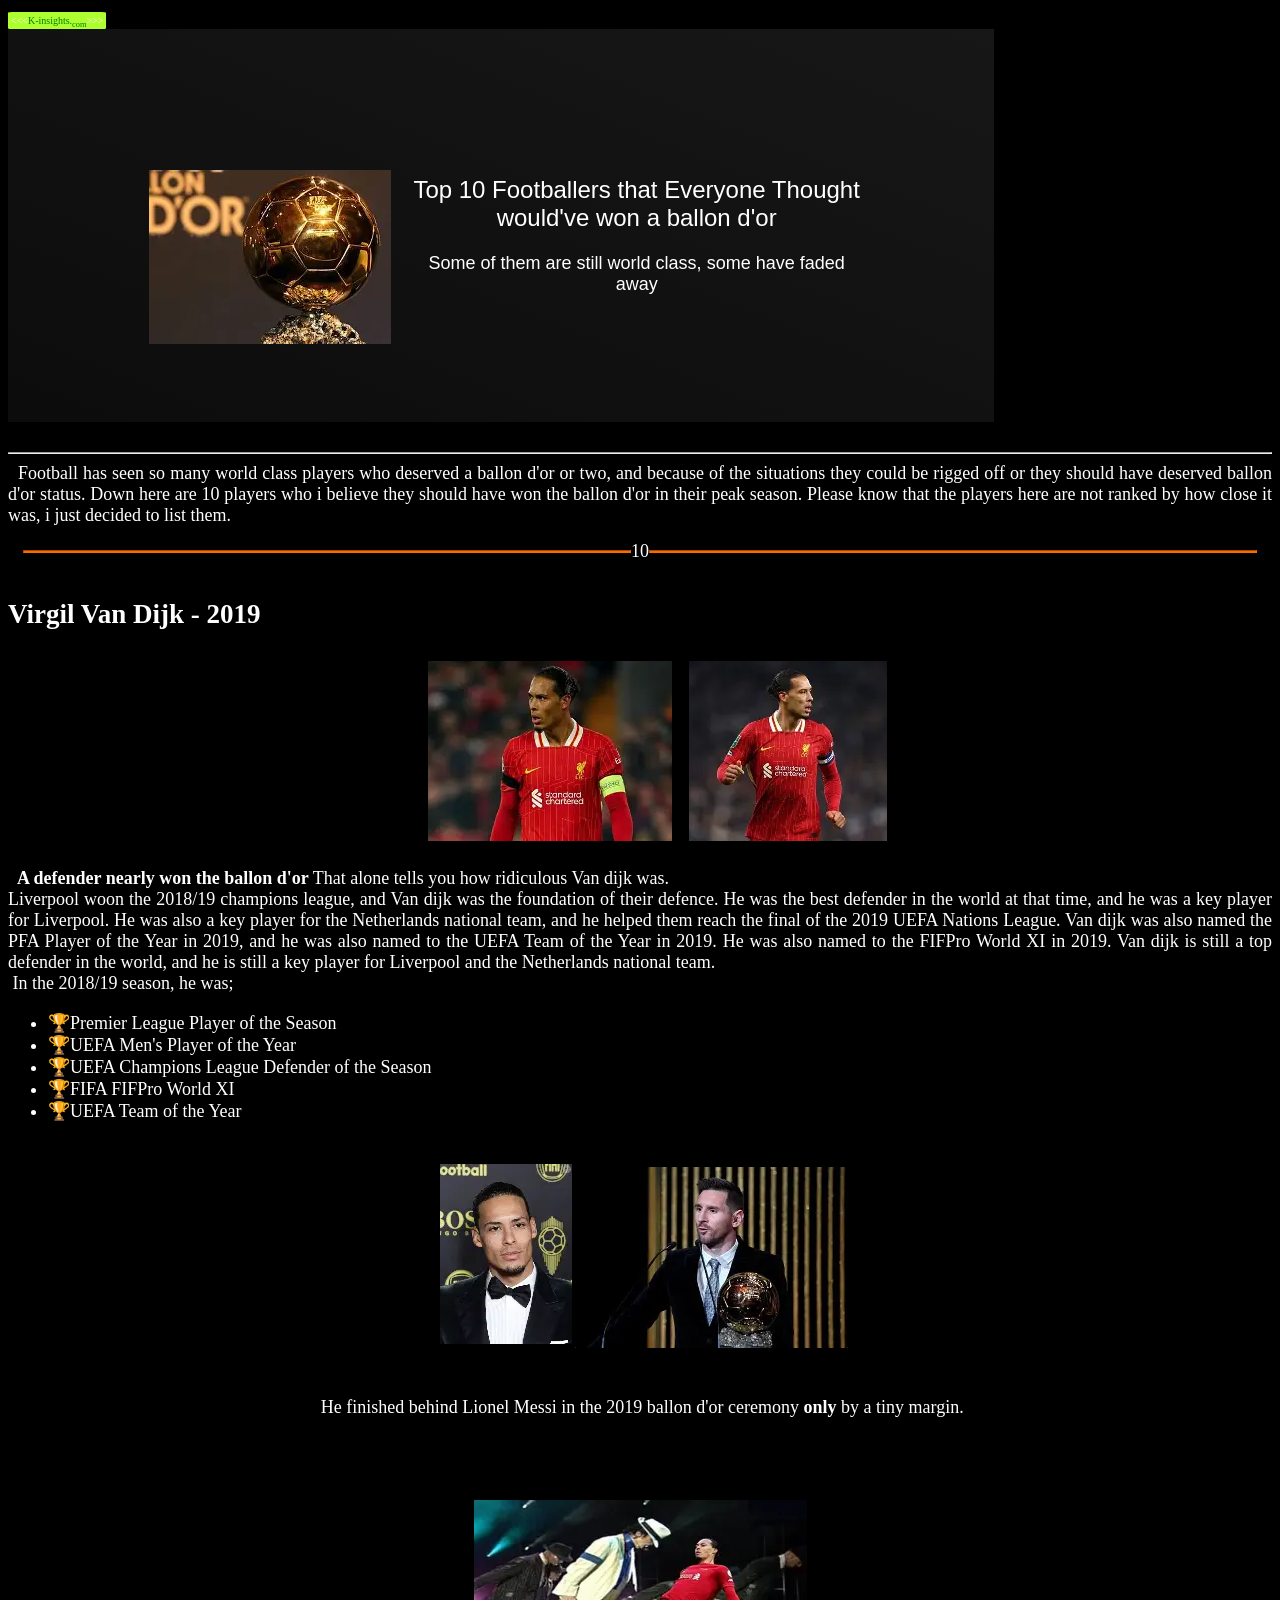
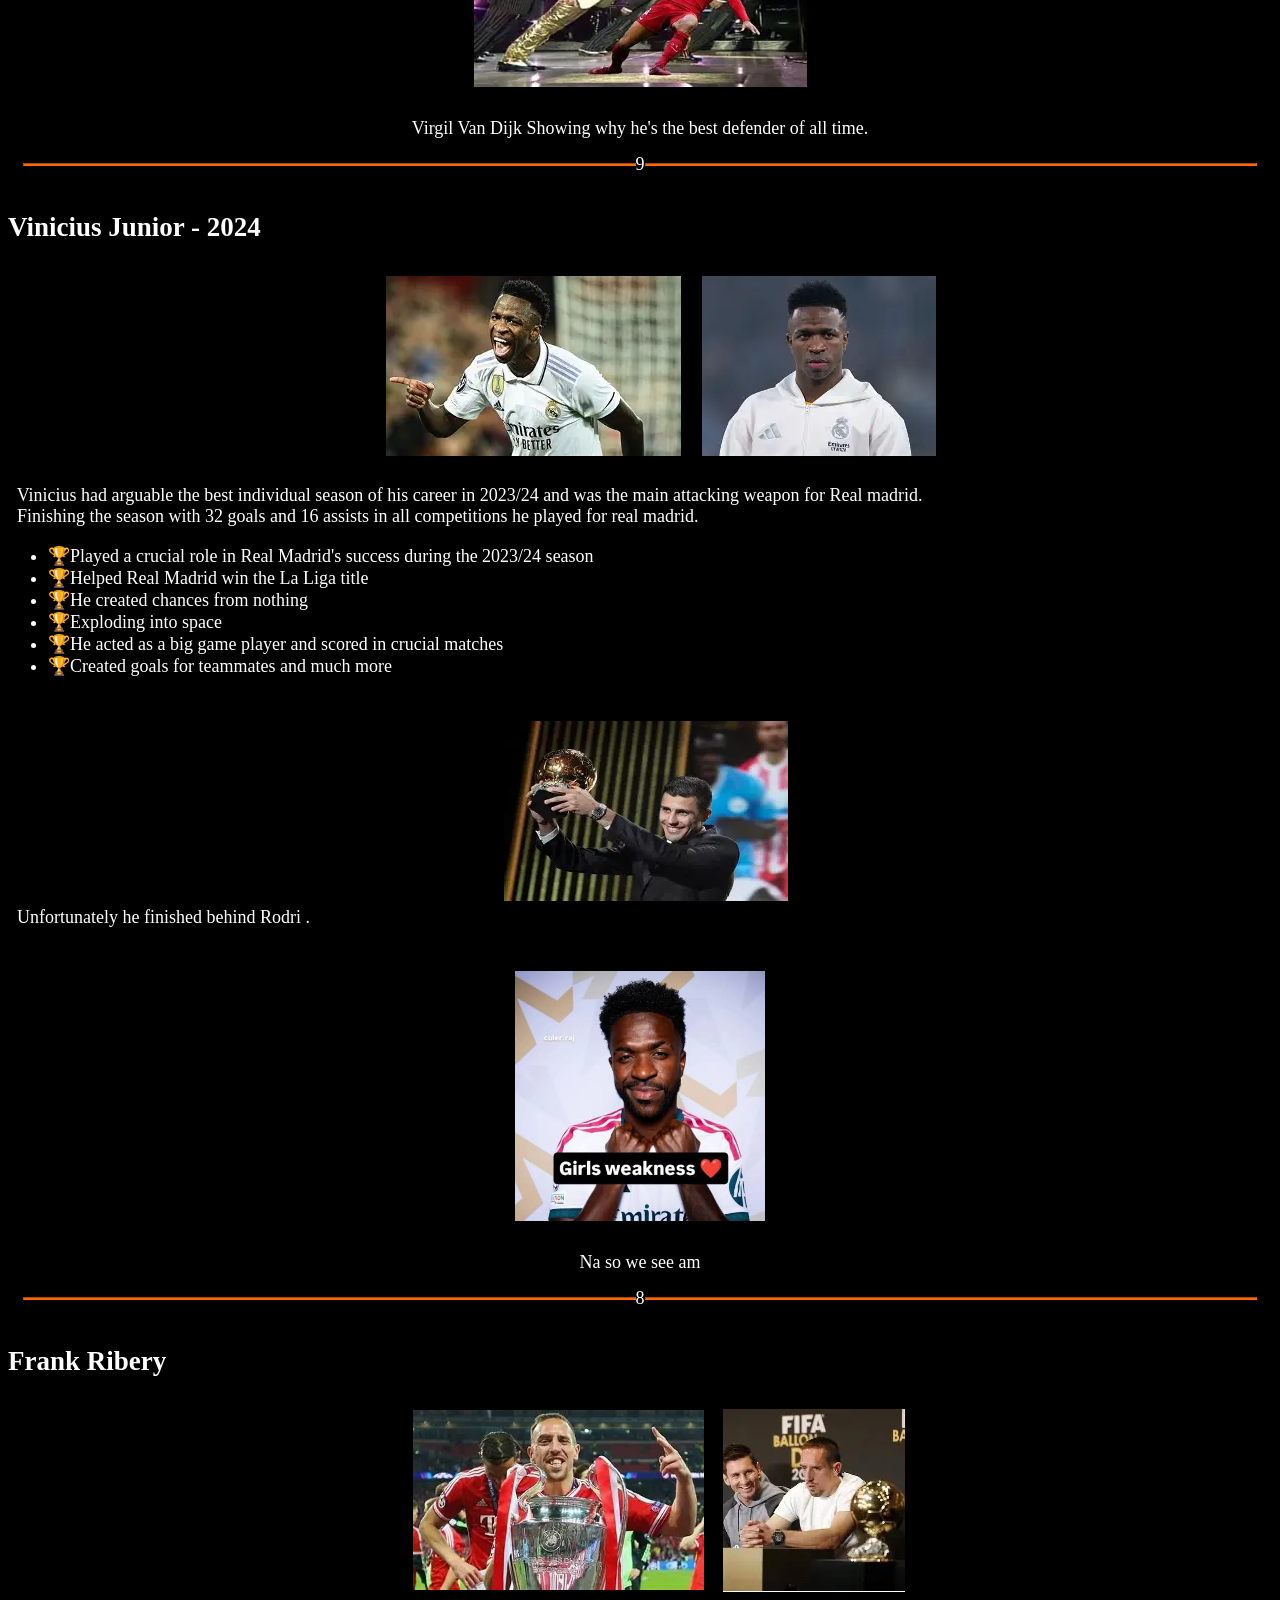
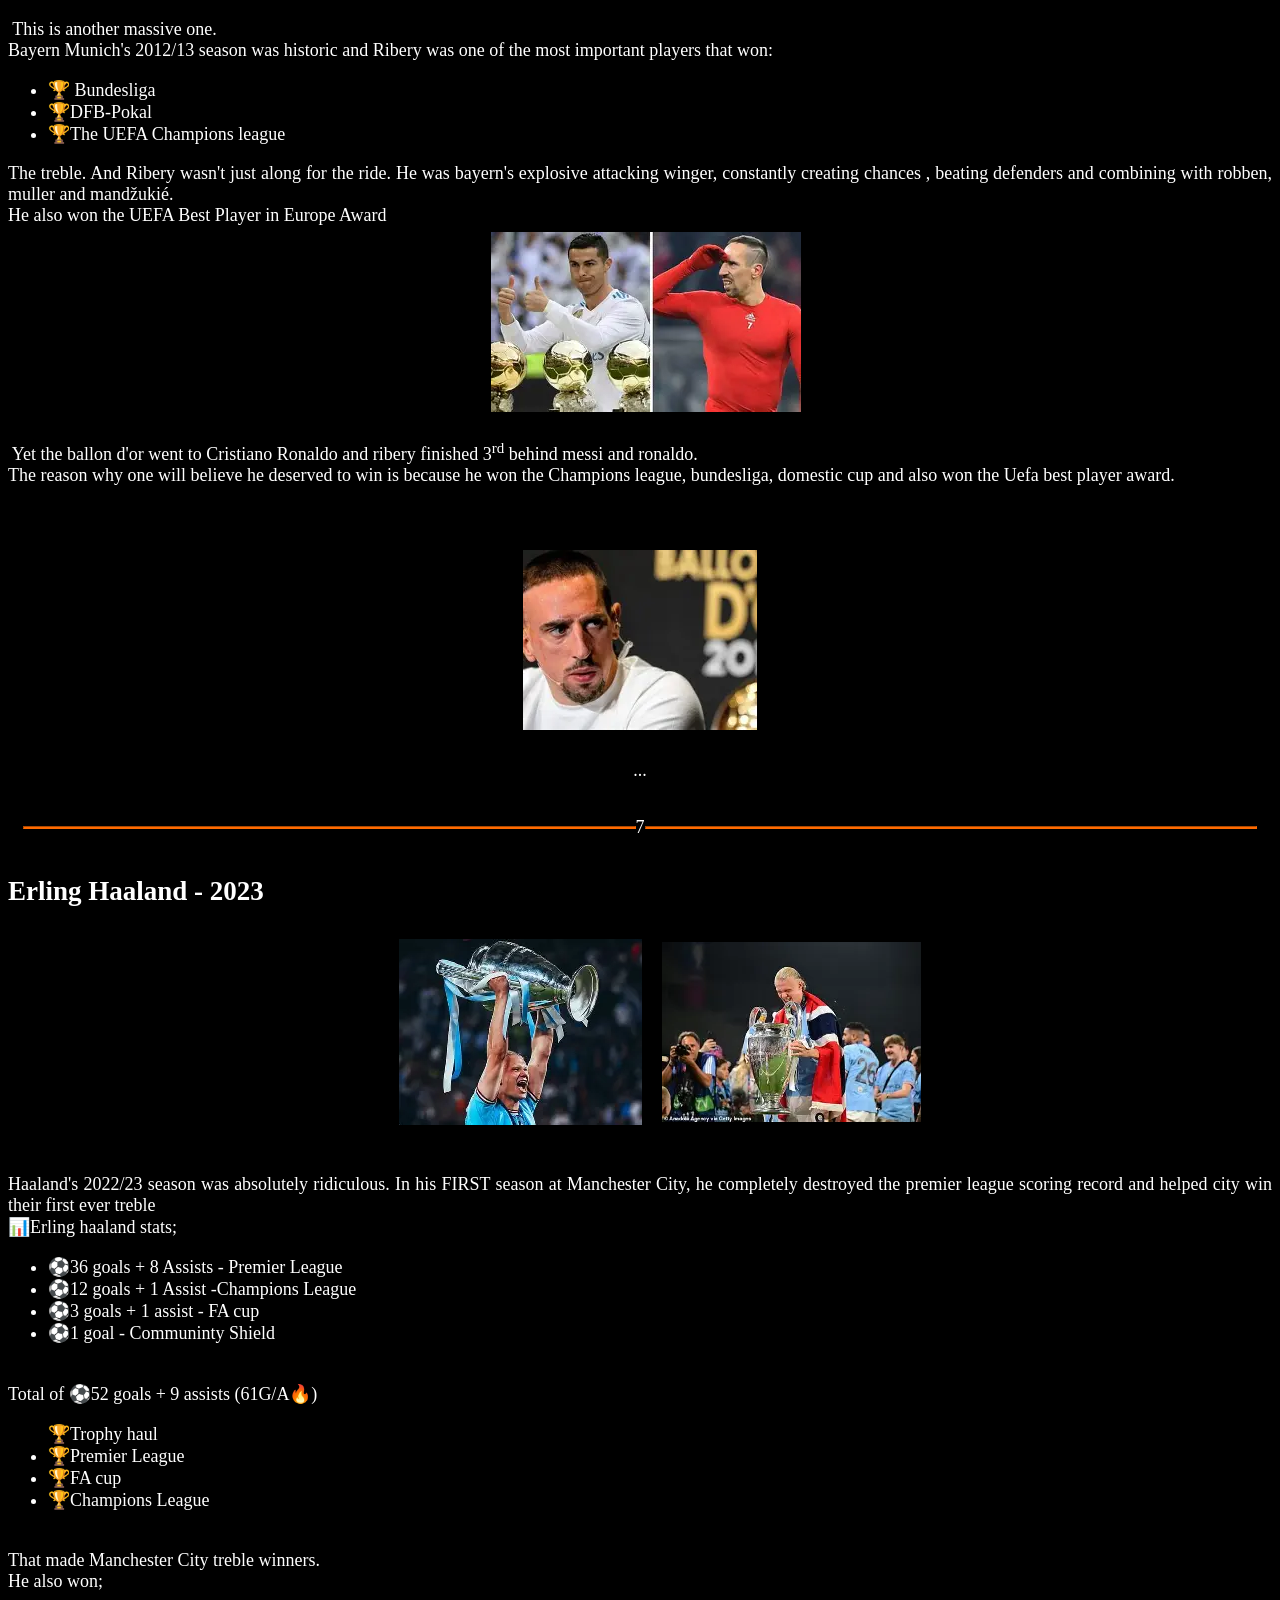
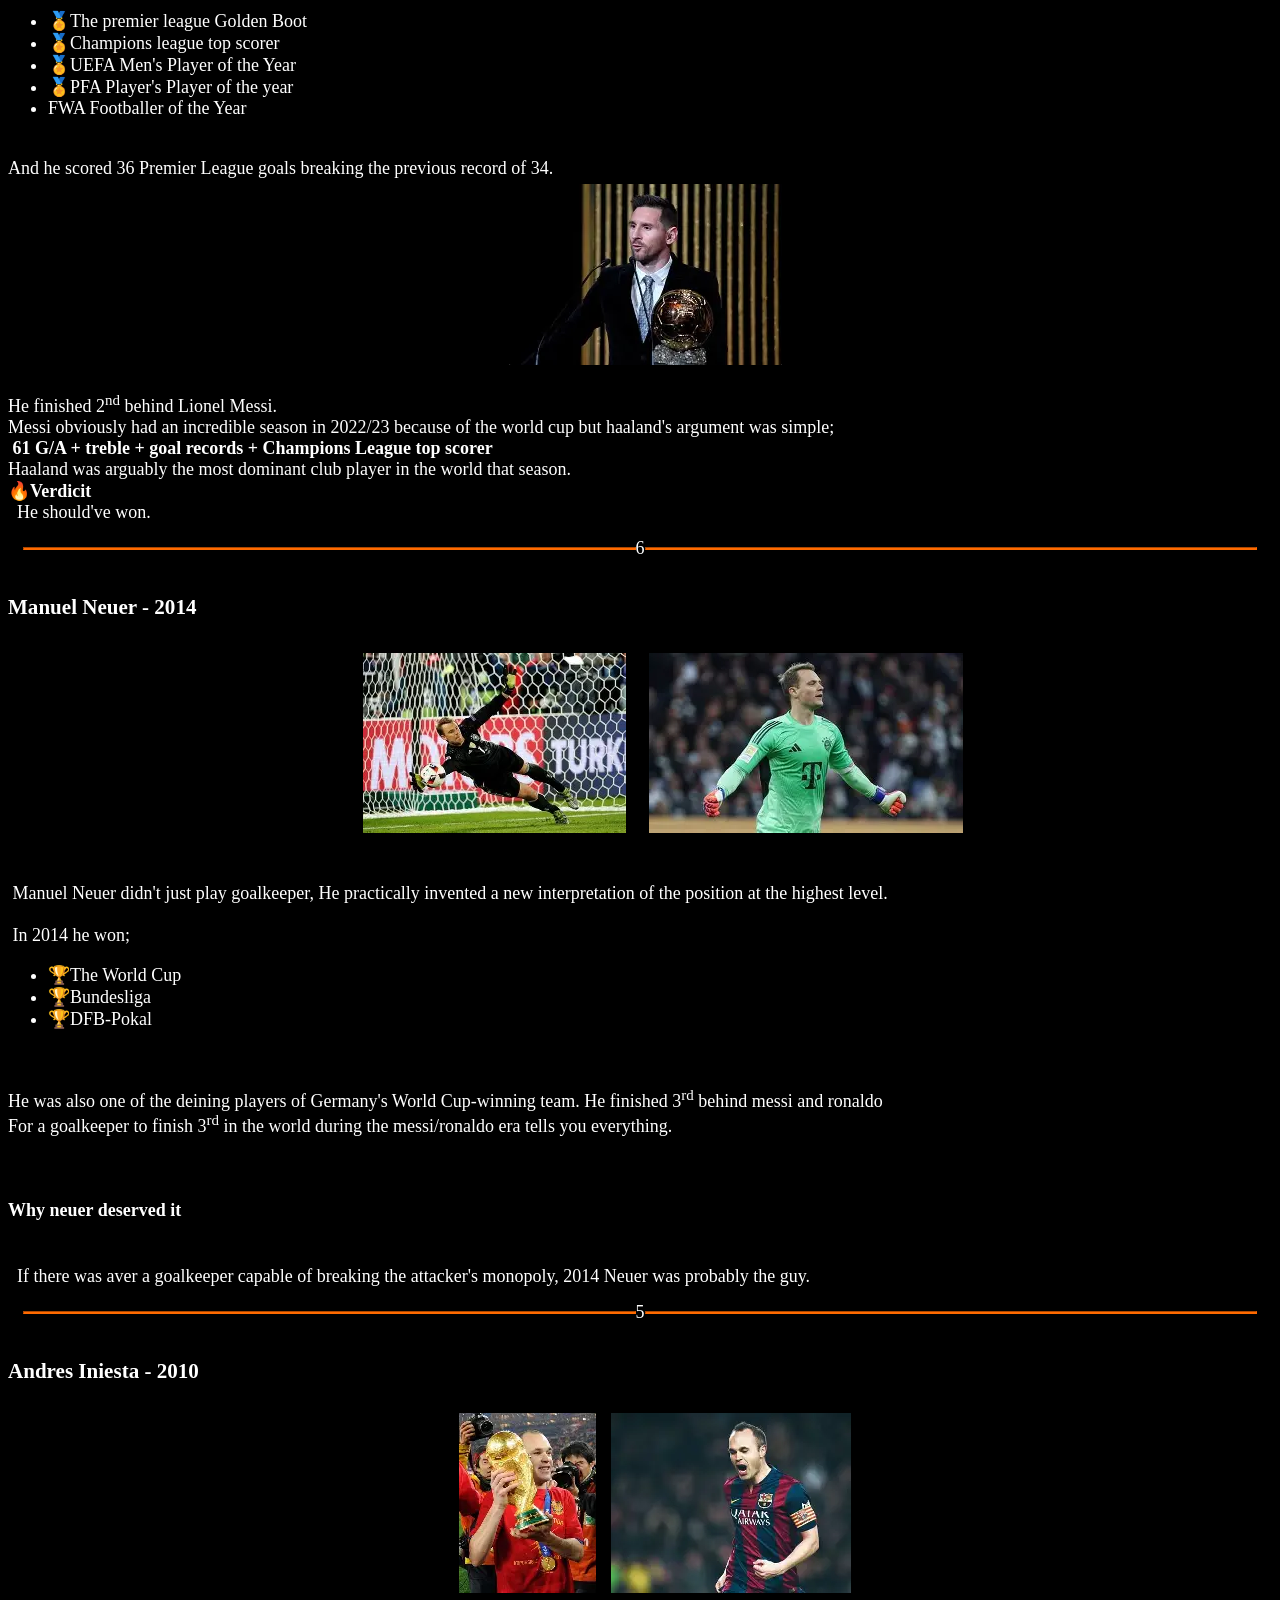
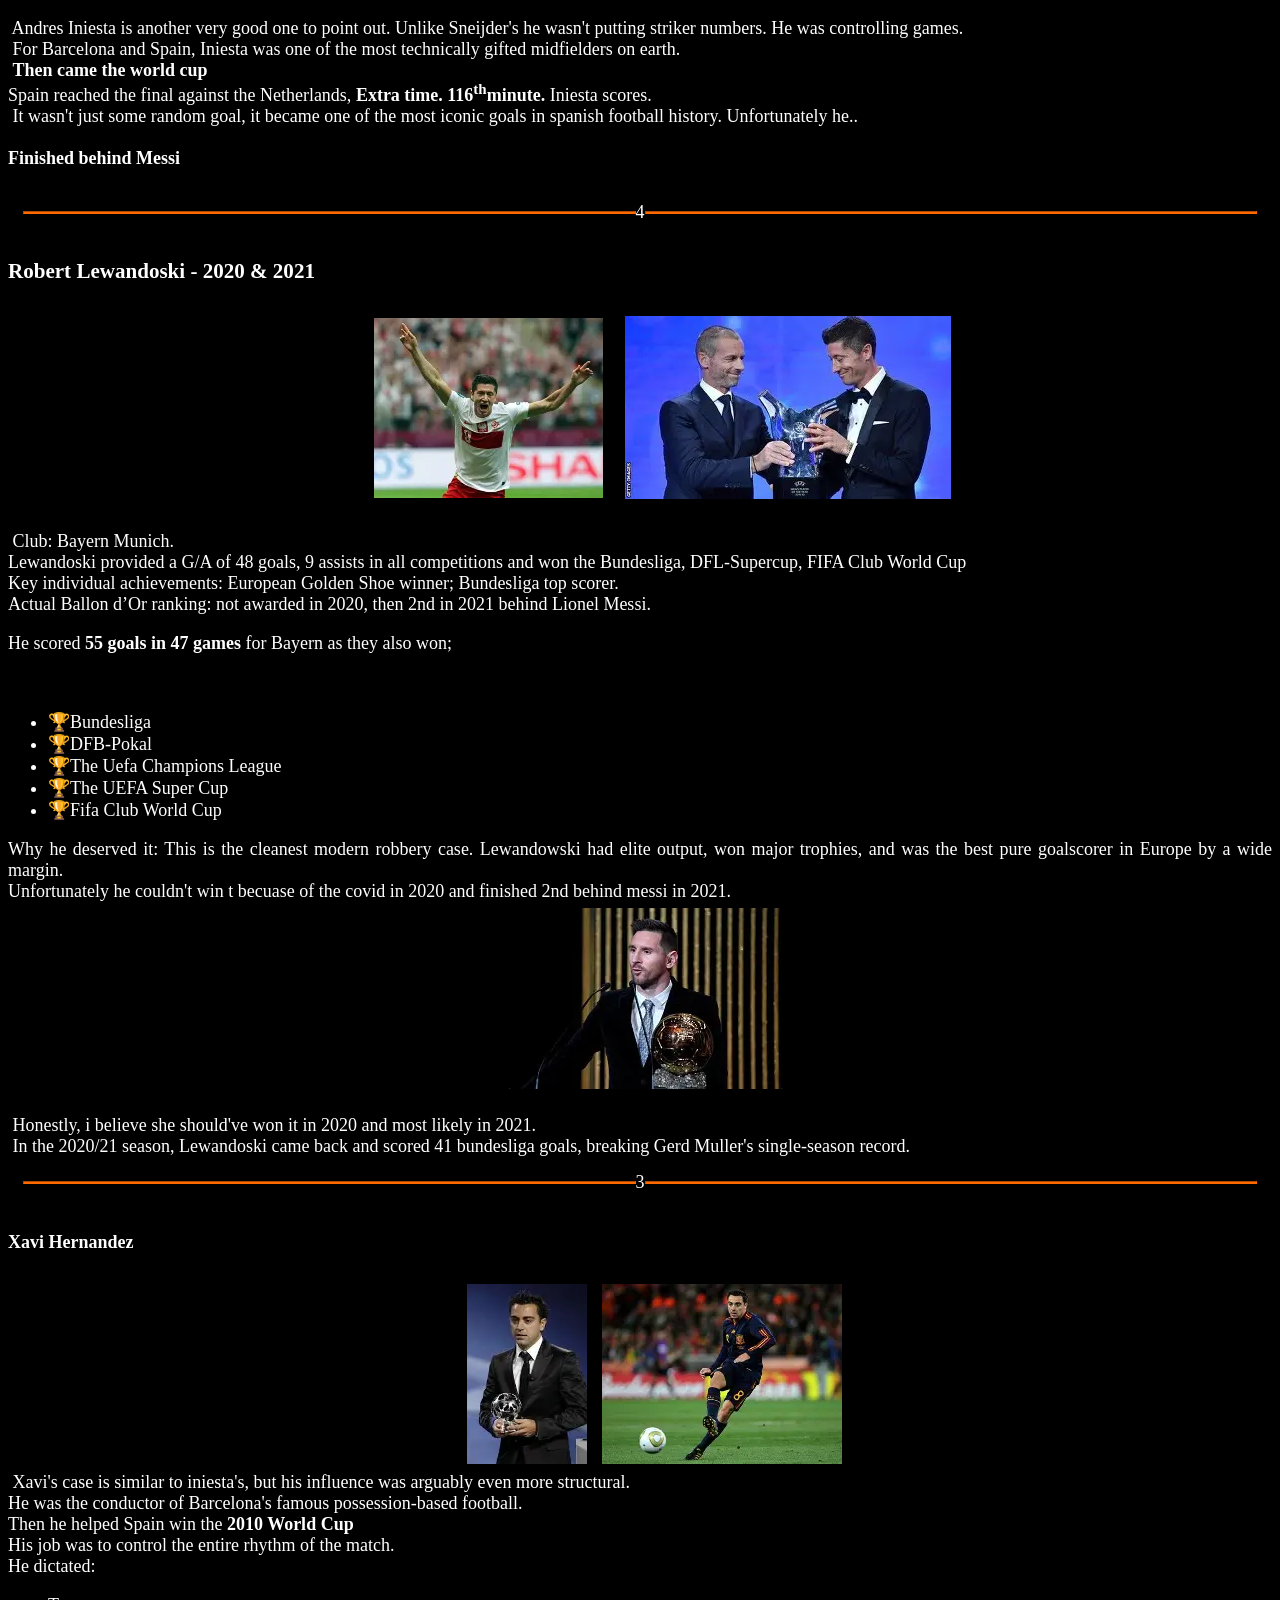
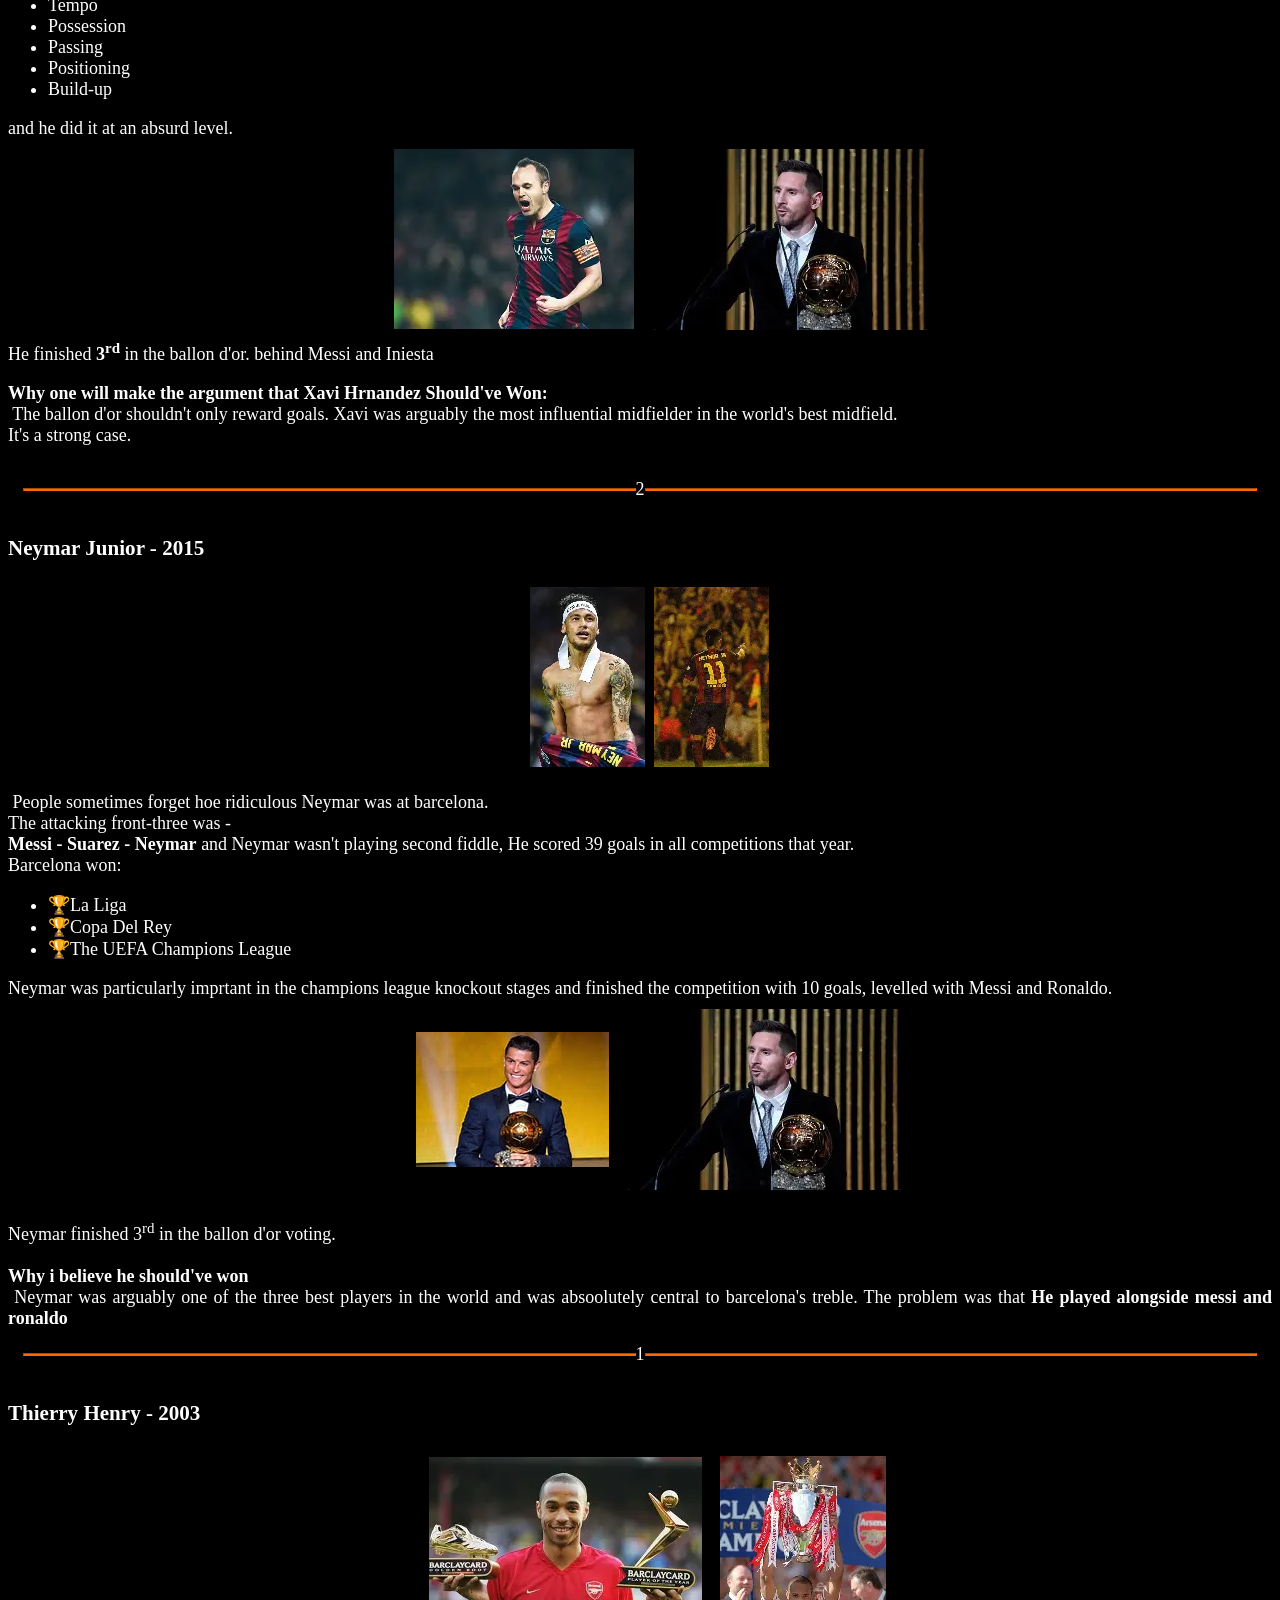
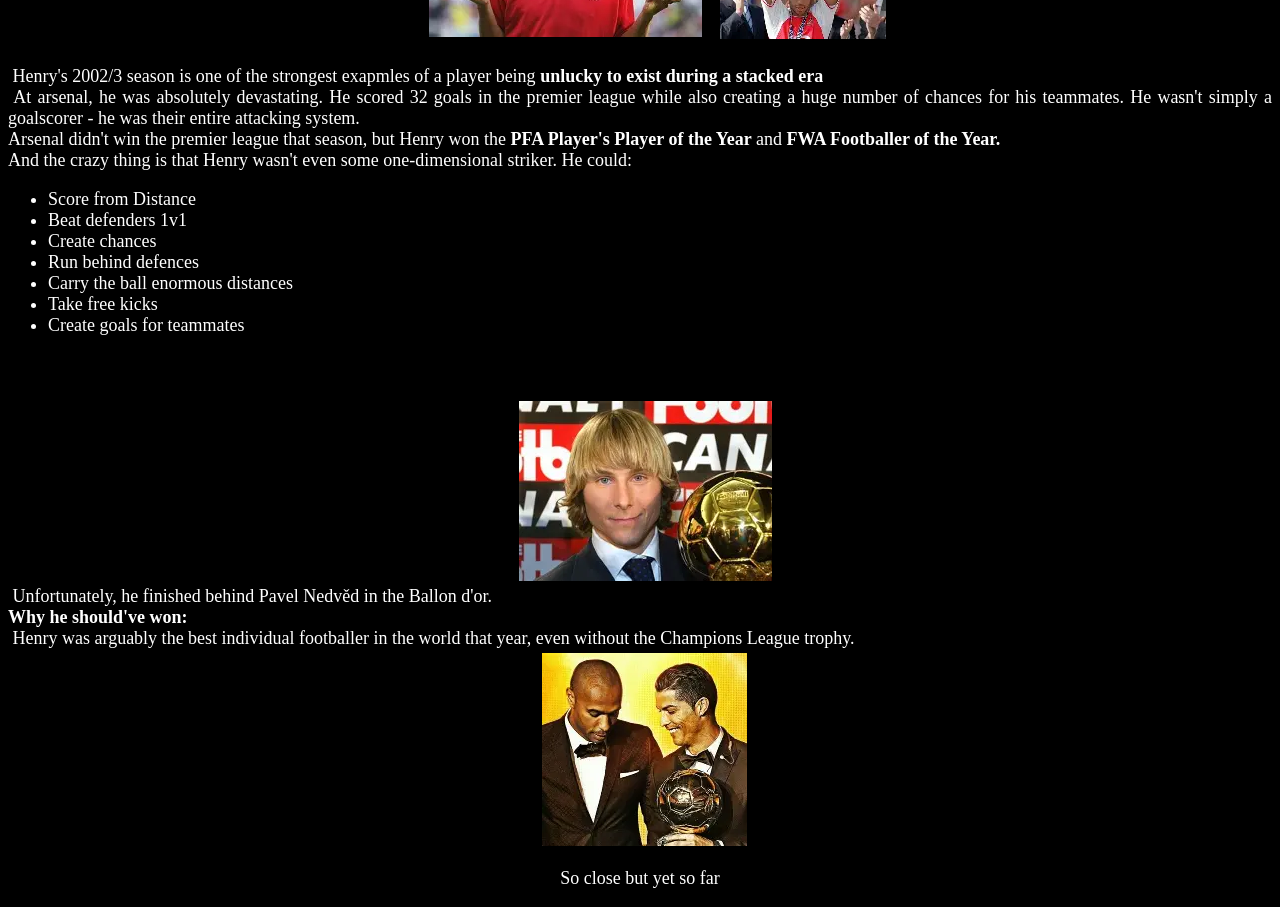
==== index.html @ 3e6509a2 "Add files via upload" ====
<!DOCTYPE html>
<html>
  <head>
    <meta charset="UTF-8">
    <meta name="viewport" content="width=device-width, initial-scale=1.0">
    <meta name="description" content="Top 10 footballers that EVERYONE thought was the next ronaldo/messi">
    <title>K-insights</title>
    <link rel="icon" href="images/icon.webp" type="image/x-icon">
    <link rel="stylesheet" href="style.css">
  </head>
  <!--Top 10 players who we thought were gonna be the next messi or ronaldo
  1. Neymar.
  2. Andres Iniesta.
  3. Xavi Hernandez.
  4. Thierry Henry
  5. Gianluigi buffon
  6. .Erling haaland
  7. Kylian Mbappe.
  8. Frank Ribery.
  9. Vinicius Junior.
  10. Virgil Van Dijk.
  Honourable mentions:
    Manuel Neuer
    Eden Hazard
    Robhino
    -->

  <body>
    <header>
      <span class="heading">&lt;&lt;&lt;<span id="home">K-insights.<sub>com</sub></span>&gt;&gt;&gt;</span>
      <div class="hero">
        <img src="/images/Ballon d'or.webp" alt="ballon d'or" style="float:left; width:fit-content"><br>
      <div class="title">Top 10 Footballers that Everyone Thought would've won a ballon d'or</div><br>
      <div class="subTitle">Some of them are still world class, some have faded away</div>
      </div><br>
    </header>
    <main>
      <article>
        <hr>
        &nbsp; Football has seen so many world class players who deserved a ballon d'or or two, and because of the situations they could be rigged off or they should have deserved ballon d'or status. Down here are 10 players who i believe they should have won the ballon d'or in their peak season. Please know that the players here are not ranked by how close it was, i just decided to list them.<br>
        <span id="numbHer">
          <hr class="line">10<hr class="line">
        </span>
        <div class="Virgil Van Dijk">
          <h2>Virgil Van Dijk - 2019</h2>
          <section class="collectionofImages">
            <img src="/images/Virgil Van dijk.webp" alt="Virgil Van Dijk">
            <img src="/images/Virgil Van dijk(2).webp" alt="Virgil Van Dijk">
          </section>
          <p>
            &nbsp; <b>A defender nearly won the ballon d'or </b>That alone tells you how ridiculous Van dijk was.<br>Liverpool woon the 2018/19 champions league, and Van dijk was the foundation of their defence. He was the best defender in the world at that time, and he was a key player for Liverpool. He was also a key player for the Netherlands national team, and he helped them reach the final of the 2019 UEFA Nations League. Van dijk was also named the PFA Player of the Year in 2019, and he was also named to the UEFA Team of the Year in 2019. He was also named to the FIFPro World XI in 2019. Van dijk is still a top defender in the world, and he is still a key player for Liverpool and the Netherlands national team.<br>&nbsp;In the 2018/19 season, he was;<br>
            
            <ul>
              <li>&#127942;Premier League Player of the Season</li>
              <li>&#127942;UEFA Men's Player of the Year</li>
              <li>&#127942;UEFA Champions League Defender of the Season</li>
              <li>&#127942;FIFA FIFPro World XI</li>
              <li>&#127942;UEFA Team of the Year</li>
            </ul><br>
            <div class="collectionofImages">
           <span class='leftPics'><img src="/images/Virgil Van dijk (robbed).webp" loading="lazy" alt="Virgil van dijk"></span>
            <span class="rightPics"><img src="/images/Lionel messi rob.webp" alt="lionel messi won the ballon dor"></span>
          </div><br>
            <p style="text-align:center;">&nbsp;He finished behind Lionel Messi in the 2019 ballon d'or ceremony <b>only</b> by a tiny margin.</p>
          
            <br>
          </p>
          <section class="footerImage">
            <img src="/images/Virgil Van dijk (landscape).webp" alt="Virgil Van Dijk Showing why he's the best defender of all time"><br>
            <caption>Virgil Van Dijk Showing why he's the best defender of all time.</caption>
          </section>
        </div>
        <span id="numbHer">
          <hr class="line">9<hr class="line">
        </span>
        <div class="Vinicius Junior">
          <h2>Vinicius Junior - 2024</h2>
          <section class="collectionofImages">
            <img src="/images/Vinicius Junior.webp" alt="Vinicius Junior">
            <img src="/images/Vinicius Junior(2).webp" alt="Vinicius Junior">
          </section>
          <p>
            &nbsp; Vinicius had arguable the best individual season of his career in 2023/24 and was the main attacking weapon for Real madrid.<br>&nbsp; Finishing the season with 32 goals and 16 assists in all competitions he played for real madrid.<br>
            <ul>
              <li>&#127942;Played a crucial role in Real Madrid's success during the 2023/24 season</li>
              <li>&#127942;Helped Real Madrid win the La Liga title</li>
              <li>&#127942;He created chances from nothing</li>
              <li>&#127942;Exploding into space</li>
              <li>&#127942;He acted as a big game player and scored in crucial matches</li>
              <li>&#127942;Created goals for teammates and much more</li>
            </ul><br>
            <div class="collectionofImages">
              <img src="/images/Rodri ballon d'or.webp" alt="Rodri won the 2024 ballon d'or">
            </div>
            &nbsp; Unfortunately he finished behind Rodri .
          </p>
          <section class="footerImage">
            <img src="/images/Vinicius Junior(landscape).webp" alt="Vinicius Junior"><br>
            <caption>Na so we see am</caption><br>
          </div>
        <span id="numbHer">
          <hr class="line">8<hr class="line">
        </span>
        <div class="FrankRibery">
          <h2>Frank Ribery</h2>
          <section class="collectionofImages">
            <img src="/images/frank ribeery(1).webp" alt="Frank Ribery">
            <img src="/images/Frank ribery(2).webp" alt="Frank Ribery">
          </section>
          <p>&nbsp;This is another massive one.<br>
          Bayern Munich's 2012/13 season was historic and Ribery was one of the most important players that won:
          <ul>
            <li>&#127942; Bundesliga</li>
            <li>&#127942;DFB-Pokal</li>
            <li>&#127942;The UEFA Champions league</li>
          </ul>
          The treble. And Ribery wasn't just along for the ride. He was bayern's explosive attacking winger, constantly creating chances , beating defenders and combining with robben, muller and mand&zcaron;uki&eacute;.<br>
          He also won the UEFA Best Player in Europe Award<br>
          <div class="collectionofImages">
            <img src="/images/Cristiano Robnaldo.webp">
          </div><br>
            &nbsp;Yet the ballon d'or went to Cristiano Ronaldo and ribery finished 3<sup>rd</sup> behind messi and ronaldo.<br>
            The reason why one will believe he deserved to win is because he won the Champions league, bundesliga, domestic cup and also won the Uefa best player award.
          </p><br>
          <section class="footerImage">
            <img src="/images/Frank Ribery.webp"><br>
          <caption>...</caption>
          </section><br>
        </div>
        <span id="numbHer">
          <hr class="line">7<hr class="line">
        </span>
        <div class="Erling haaland">
          <h2>Erling Haaland - 2023</h2>
          <section class="collectionofImages">
            <img src="/images/Erling haaland.webp">
            <img src="/images/Erling haaland (2).webp">
          </section><br>
          <p>
            Haaland's 2022/23 season was absolutely ridiculous. In his FIRST season at Manchester City, he completely destroyed the premier league scoring record and helped city win their first ever treble<br>&#128202;Erling haaland stats;
          </p>
          <ul>
          <li>&#9917;36 goals + 8 Assists - Premier League</li>
          <li>&#9917;12 goals + 1 Assist -Champions League</li>
          <li>&#9917;3 goals + 1 assist - FA cup</li>
          <li>&#9917;1 goal - Communinty Shield</li>
        </ul><br>
        Total of &#9917;52 goals + 9 assists (61G/A&#128293;)
        <ul>
          <caption>&#127942;Trophy haul</caption>
          <li>&#127942;Premier League</li>
          <li>&#127942;FA cup</li>
          <li>&#127942;Champions League</li>
        </ul><br>
        That made Manchester City treble winners.<br>
        He also won;
        <ul>
          <li>&#127941;The premier league Golden Boot</li>
          <li>&#127941;Champions league top scorer</li>
          <li>&#127941;UEFA Men's Player of the Year</li>
          <li>&#127941;PFA Player's Player of the year</li>
          <li>FWA Footballer of the Year</li>
        </ul>
        <br>And he scored 36 Premier League goals breaking the previous record of 34.
        <div class="collectionofImages">
          <img src="/images/Lionel messi rob.webp">
        </div>
          <br><span id="align">He finished 2<sup>nd</sup> behind Lionel Messi.</span>
          <br>
        Messi obviously had an incredible season in 2022/23 because of the world cup but haaland's argument was simple;<br>
        &nbsp;<b>61 G/A + treble + goal records + Champions League top scorer</b><br>
        Haaland was arguably the most dominant club player in the world that season.<br>
        &#128293;<b>Verdicit</b><br>
        &nbsp; He should've won.
        </div>
        <span id="numbHer">
          <hr class="line">6<hr class="line">
        </span>
        <div class="Manuel Neuer">
          <h3>Manuel Neuer - 2014</h3>
          <section class="collectionofImages">
            <img src="/images/Manuel neuer(1).webp">
            <img src="/images/Manuel neuer.webp">
          </section><br>
          <p>
            &nbsp;Manuel Neuer didn't just play goalkeeper, He practically invented a new interpretation of the position at the highest level.<br><br>&nbsp;In 2014 he won;
          </p>
          <ul>
            <li>&#127942;The World Cup</li>
            <li>&#127942;Bundesliga</li>
            <li>&#127942;DFB-Pokal</li>
          </ul>
          <br><p>
            He was also one of the deining players of Germany's World Cup-winning team. He finished 3<sup>rd</sup> behind messi and ronaldo<br>
            For a goalkeeper to finish 3<sup>rd</sup> in the world during the messi/ronaldo era tells you everything.
          </p><br>
          <h4>Why neuer deserved it</h4><br>
          &nbsp; If there was aver a goalkeeper capable of breaking the attacker's monopoly, 2014 Neuer was probably the guy.
        </div>
        <span id="numbHer">
          <hr class="line">5<hr class="line">
        </span>
        <div class="Andres Iniesta">
          <h3>Andres Iniesta - 2010</h3>
          <section class="collectionofImages">
            <img src="/images/Andres Iniesta.webp">
            <img src="/images/Andres Iniesta(2).webp">
          </section>
          <p>&nbsp;Andres Iniesta is another very good one to point out. Unlike Sneijder's he wasn't putting striker numbers. He was controlling games.<br>&nbsp;For Barcelona and Spain, Iniesta was one of the most technically gifted midfielders on earth.<br>&nbsp;<b>Then came the world cup</b><br>Spain reached the final against the Netherlands, <b>Extra time. 116<sup>th</sup>minute.</b> Iniesta scores.<br>&nbsp;It wasn't just some random goal, it became one of the most iconic goals in spanish football history. Unfortunately he..<br><br><b>Finished behind Messi</b></p>
        </div>
        <span id="numbHer">
          <hr class="line">4<hr class="line">
        </span>
        <div class="Robert Lewandoski">
          <h3>Robert Lewandoski - 2020 & 2021</h3>
          <section class="collectionofImages">
          <img src="/images/Robert Lewandoski(2).webp">
          <img src="/images/Robert Lewandoski(Landscape).webp">
          </section><br>
              &nbsp;Club: Bayern Munich.<br>Lewandoski provided a  G/A of 48 goals, 9 assists in all competitions and won the  Bundesliga, DFL-Supercup, FIFA Club World Cup<br>
            Key individual achievements: European Golden Shoe winner; Bundesliga top scorer.<br>
            Actual Ballon d’Or ranking: not awarded in 2020, then 2nd in 2021 behind Lionel Messi.<br>
            <p>He scored <b>55 goals in 47 games</b> for Bayern as they also won;</p><br>
            <ul>
              <li>&#127942;Bundesliga</li>
              <li>&#127942;DFB-Pokal</li>
              <li>&#127942;The Uefa Champions League</li>
              <li>&#127942;The UEFA Super Cup</li>
              <li title="now called the FIFA intercontinental cup">&#127942;Fifa Club World Cup</li>
            </ul>
            Why he deserved it: This is the cleanest modern robbery case. Lewandowski had elite output, won major trophies, and was the best pure goalscorer in Europe by a wide margin.<br>Unfortunately he couldn't win t becuase of the covid in 2020 and finished 2nd behind messi in 2021.
            <section class="collectionofImages">
              <img src="/images/Lionel messi rob.webp">
            </section>
            <br>&nbsp;Honestly, i believe she should've won it in 2020 and most likely in 2021. <br>&nbsp;In the 2020/21 season, Lewandoski came back and scored 41 bundesliga goals, breaking Gerd Muller's single-season record.
        </div>
        <span id="numbHer">
          <hr class="line">3<hr class="line">
        </span>
        <div class="Xavi hernandez">
          <h4>Xavi Hernandez</h4>
          <section class="collectionofImages">
            <img src="/images/Xavi Hernandez(2).webp">
            <img src="/images/Xavi Hernandez.webp">
          </section>
          &nbsp;Xavi's case is similar to iniesta's, but his influence was arguably even more structural.<br>
          He was the conductor of Barcelona's famous possession-based football.<br>
          Then he helped Spain win the <b>2010 World Cup</b><br>
          His job was to control the entire rhythm of the match.<br>
          He dictated:
          <ul>
            <li>Tempo</li>
            <li>Possession</li>
            <li>Passing</li>
            <li>Positioning</li>
            <li>Build-up</li>
          </ul>
          and he did it at an absurd level.<br>
          <section class="collectionofImages">
            <img src="/images/Andres Iniesta(2).webp">
            <img src="/images/Lionel messi rob.webp">
          </section>
          He finished <b>3<sup>rd</sup></b> in the ballon d'or. behind Messi and Iniesta<br>
          <p>
            <b>Why one will make the argument that Xavi Hrnandez Should've Won:</b><br>
            &nbsp;The ballon d'or shouldn't only reward goals. Xavi was arguably the most influential midfielder in the world's best midfield.<br> It's a strong case.
          </p>
        </div>
        <span id="numbHer">
          <hr class="line">2<hr class="line">
        </span>
        <div class="Neymar Jnr">
          <h3>Neymar Junior - 2015</h3>
          <section class="collectionofImages">
            <img src="/images/Neymar junior(1).webp">
            <img src="/images/Neymar junior.webp">
          </section><br>
          &nbsp;People sometimes forget hoe ridiculous Neymar was at barcelona.<br>
          The attacking front-three was -<br>
          <b>Messi - Suarez - Neymar</b> and Neymar wasn't playing second fiddle, He scored 39 goals in all competitions that year.<br>
          Barcelona won:
          <ul>
            <li>&#127942;La Liga</li>
            <li>&#127942;Copa Del Rey</li>
            <li>&#127942;The UEFA Champions League</li>
          </ul>
          Neymar was particularly imprtant in the champions league knockout stages and finished the competition with 10 goals, levelled with Messi and Ronaldo.<br>
          <section class="collectionofImages">
            <img src="/images/Cristiano Ronaldo.webp">
            <img src="/images/Lionel messi rob.webp">
          </section><br>
          Neymar finished 3<sup>rd</sup> in the ballon d'or voting.<br><br>
          <b>Why i believe he should've won</b><br>
          &nbsp;Neymar was arguably one of the three best players in the world and was absoolutely central to barcelona's treble. The problem was that <b>He played alongside messi and ronaldo</b><br>
        </div>
        <span id="numbHer">
          <hr class="line">1<hr class="line">
        </span>
        <div class="Thierry Henry">
          <h3>Thierry Henry - 2003</h3>
          <section class="collectionofImages">
            <img src="/images/Thierry Henry.webp">
            <img src="/images/Thierry Henry(2).webp">
          </section>
          <p>
            &nbsp;Henry's 2002/3 season is one of the strongest exapmles of a player being <b>unlucky to exist during a stacked era</b><br>
            &nbsp;At arsenal, he was absolutely devastating. He scored 32 goals in the premier league while also creating a huge number of chances for his teammates. He wasn't simply a goalscorer - he was their entire attacking system.<br>
            Arsenal didn't win the premier league that season, but Henry won the <b>PFA Player's Player of the Year </b>and <b>FWA Footballer of the Year.</b><br>
            And the crazy thing is that Henry wasn't even some one-dimensional striker. He could: 
          </p>
          <ul>
            <li>Score from Distance</li>
            <li>Beat defenders 1v1</li>
            <li>Create chances</li>
            <li>Run behind defences</li>
            <li>Carry the ball enormous distances</li>
            <li>Take free kicks</li>
            <li>Create goals for teammates</li><br>
          </ul><br>
          <div class="collectionofImages">
            <img src="/images/Pavel Nedved.webp">
          </div>
          &nbsp;Unfortunately, he finished behind Pavel Nedv&ecaron;d in the Ballon d'or.<br>
          <b>Why he should've won:</b><br>
          &nbsp;Henry was arguably the best individual footballer in the world that year, even without the Champions League trophy.
          <div class="collectionofImages">
            <img src="/images/ThierruHenryBallondorgive.webp">
          </div>
          <p style="text-align: center;" >So close but yet so far</p>
        </div>
      </article>
    </main>
  </body>
</html>
---- style.css ----
@keyframes slideDown{
  from{
    transform: translateY(-5px);
    opacity:0.8;
  }
  to{
    transform:translateY(0);
    opacity:1;
  }
}
@keyframes slideRight{
  from{
    transform:translateX(5px);
    opacity:0.8;
  }
  to{
    transform:translateX(0);
    opacity:1;
  }
}

@media (max-width:800px){
  header{
    padding:5%
  }
  .collectionofImages{
    width:80%;
    flex-wrap: wrap;
    flex-direction: row;
  }
  #home{
    font-size:small;
  }
  .heading{
    padding:1px;
  }
  article{
    word-spacing: 1.1rem;
    font-size:1.1rem;
    line-height:110%;
  }

}
body{
  background-color:black;
  color:white;
  font-family:'Times New Roman', Times, serif;
  font-size:large;
}
#home{
  color: green;
}
.heading{
  background-color:greenyellow;
  border-radius:5%;
  font-size: small;
  text-align: center;
  margin-right: auto;
  font-size:x-small;
  padding:3px;
}
.hero{
  font-family:'Segoe UI', Tahoma, Geneva, Verdana, sans-serif;
  text-align: center;
  text-transform: oblique;
  background: linear-gradient(to bottom left,rgb(23, 23, 23),rgb(12, 12, 12));
  width:fit-content;
  padding:10%
}
.title{
  font-size:x-large;
  animation: 1500ms slideDown forwards;
}
.subTitle{
  font-size:large;
  animation: 1500ms slideRight forwards;
}
article{
  text-align:justify;
}
#numbHer{
  display:flex;
  padding:15px;
  font-size:large;
}
.line{
  flex:9;
  background-color: rgb(255, 106, 0);
  border-color: rgb(255, 106, 0);
}
.collectionofImages{
  display:flex;
  width:fit-content;
  margin:auto;
  text-align:center;
}
img{
  padding:2%;
  margin: auto;
  max-height: 250px;
  min-height:100px;
}
.footerImage{
  text-align: center;
}
#align{ 
  text-align: center;
}
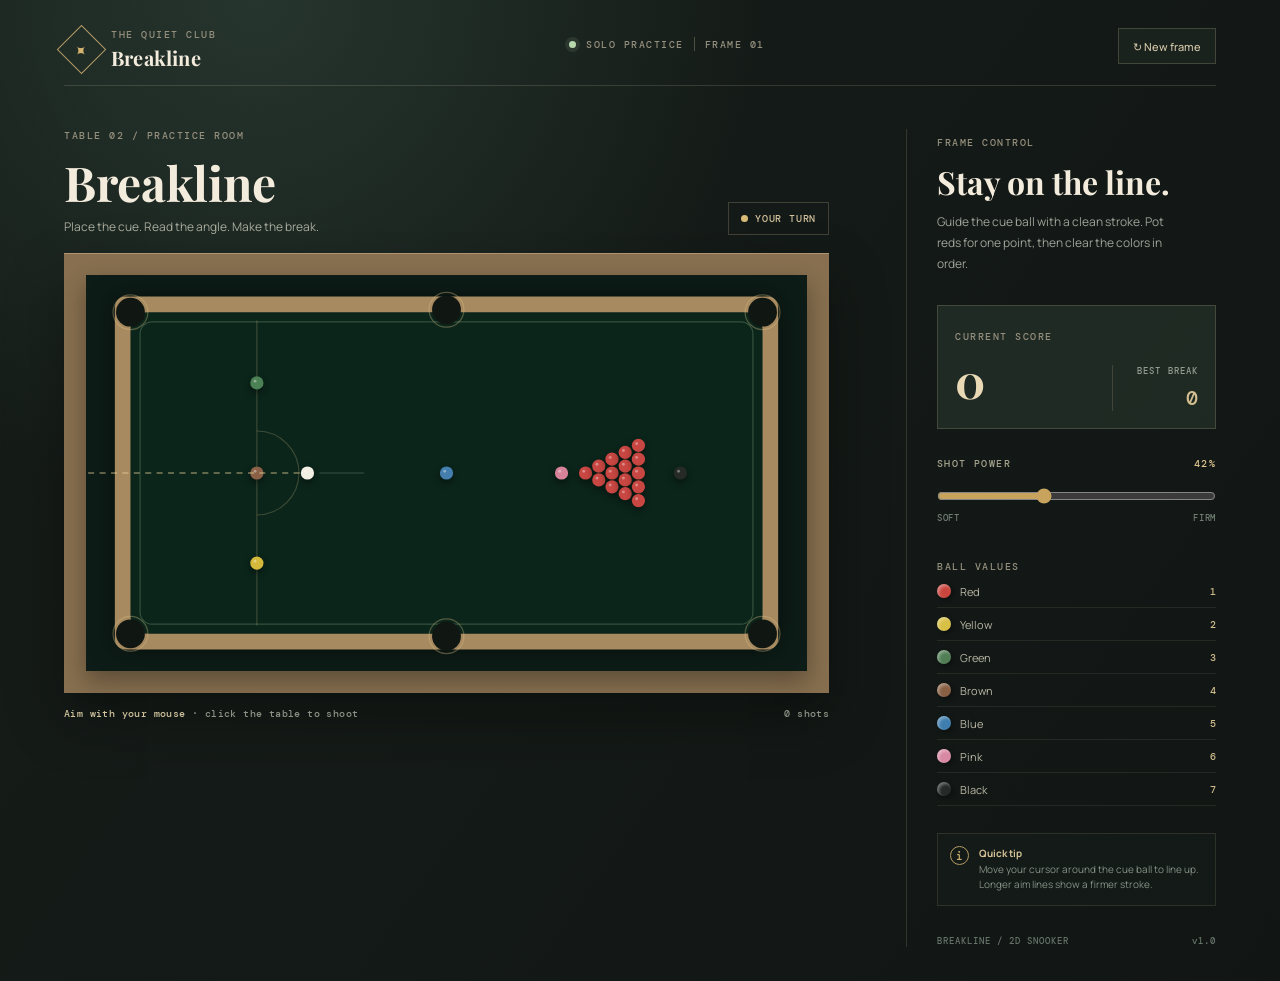
==== commit 527449a9: "Create playable 2D snooker game" ====
--- a/index.html
+++ b/index.html
@@ -1,334 +1,41 @@
-<!DOCTYPE html>
-<html>
-  <head>
-    <meta charset="UTF-8">
-    <meta name="viewport" content="width=device-width, initial-scale=1.0">
-    <meta name="description" content="Top 10 footballers that EVERYONE thought was the next ronaldo/messi">
-    <title>K-insights</title>
-    <link rel="icon" href="images/icon.webp" type="image/x-icon">
-    <link rel="stylesheet" href="style.css">
-  </head>
-  <!--Top 10 players who we thought were gonna be the next messi or ronaldo
-  1. Neymar.
-  2. Andres Iniesta.
-  3. Xavi Hernandez.
-  4. Thierry Henry
-  5. Gianluigi buffon
-  6. .Erling haaland
-  7. Kylian Mbappe.
-  8. Frank Ribery.
-  9. Vinicius Junior.
-  10. Virgil Van Dijk.
-  Honourable mentions:
-    Manuel Neuer
-    Eden Hazard
-    Robhino
-    -->
-
-  <body>
-    <header>
-      <span class="heading">&lt;&lt;&lt;<span id="home">K-insights.<sub>com</sub></span>&gt;&gt;&gt;</span>
-      <div class="hero">
-        <img src="/images/Ballon d'or.webp" alt="ballon d'or" style="float:left; width:fit-content"><br>
-      <div class="title">Top 10 Footballers that Everyone Thought would've won a ballon d'or</div><br>
-      <div class="subTitle">Some of them are still world class, some have faded away</div>
-      </div><br>
-    </header>
-    <main>
-      <article>
-        <hr>
-        &nbsp; Football has seen so many world class players who deserved a ballon d'or or two, and because of the situations they could be rigged off or they should have deserved ballon d'or status. Down here are 10 players who i believe they should have won the ballon d'or in their peak season. Please know that the players here are not ranked by how close it was, i just decided to list them.<br>
-        <span id="numbHer">
-          <hr class="line">10<hr class="line">
-        </span>
-        <div class="Virgil Van Dijk">
-          <h2>Virgil Van Dijk - 2019</h2>
-          <section class="collectionofImages">
-            <img src="/images/Virgil Van dijk.webp" alt="Virgil Van Dijk">
-            <img src="/images/Virgil Van dijk(2).webp" alt="Virgil Van Dijk">
-          </section>
-          <p>
-            &nbsp; <b>A defender nearly won the ballon d'or </b>That alone tells you how ridiculous Van dijk was.<br>Liverpool woon the 2018/19 champions league, and Van dijk was the foundation of their defence. He was the best defender in the world at that time, and he was a key player for Liverpool. He was also a key player for the Netherlands national team, and he helped them reach the final of the 2019 UEFA Nations League. Van dijk was also named the PFA Player of the Year in 2019, and he was also named to the UEFA Team of the Year in 2019. He was also named to the FIFPro World XI in 2019. Van dijk is still a top defender in the world, and he is still a key player for Liverpool and the Netherlands national team.<br>&nbsp;In the 2018/19 season, he was;<br>
-            
-            <ul>
-              <li>&#127942;Premier League Player of the Season</li>
-              <li>&#127942;UEFA Men's Player of the Year</li>
-              <li>&#127942;UEFA Champions League Defender of the Season</li>
-              <li>&#127942;FIFA FIFPro World XI</li>
-              <li>&#127942;UEFA Team of the Year</li>
-            </ul><br>
-            <div class="collectionofImages">
-           <span class='leftPics'><img src="/images/Virgil Van dijk (robbed).webp" loading="lazy" alt="Virgil van dijk"></span>
-            <span class="rightPics"><img src="/images/Lionel messi rob.webp" alt="lionel messi won the ballon dor"></span>
-          </div><br>
-            <p style="text-align:center;">&nbsp;He finished behind Lionel Messi in the 2019 ballon d'or ceremony <b>only</b> by a tiny margin.</p>
-          
-            <br>
-          </p>
-          <section class="footerImage">
-            <img src="/images/Virgil Van dijk (landscape).webp" alt="Virgil Van Dijk Showing why he's the best defender of all time"><br>
-            <caption>Virgil Van Dijk Showing why he's the best defender of all time.</caption>
-          </section>
-        </div>
-        <span id="numbHer">
-          <hr class="line">9<hr class="line">
-        </span>
-        <div class="Vinicius Junior">
-          <h2>Vinicius Junior - 2024</h2>
-          <section class="collectionofImages">
-            <img src="/images/Vinicius Junior.webp" alt="Vinicius Junior">
-            <img src="/images/Vinicius Junior(2).webp" alt="Vinicius Junior">
-          </section>
-          <p>
-            &nbsp; Vinicius had arguable the best individual season of his career in 2023/24 and was the main attacking weapon for Real madrid.<br>&nbsp; Finishing the season with 32 goals and 16 assists in all competitions he played for real madrid.<br>
-            <ul>
-              <li>&#127942;Played a crucial role in Real Madrid's success during the 2023/24 season</li>
-              <li>&#127942;Helped Real Madrid win the La Liga title</li>
-              <li>&#127942;He created chances from nothing</li>
-              <li>&#127942;Exploding into space</li>
-              <li>&#127942;He acted as a big game player and scored in crucial matches</li>
-              <li>&#127942;Created goals for teammates and much more</li>
-            </ul><br>
-            <div class="collectionofImages">
-              <img src="/images/Rodri ballon d'or.webp" alt="Rodri won the 2024 ballon d'or">
-            </div>
-            &nbsp; Unfortunately he finished behind Rodri .
-          </p>
-          <section class="footerImage">
-            <img src="/images/Vinicius Junior(landscape).webp" alt="Vinicius Junior"><br>
-            <caption>Na so we see am</caption><br>
-          </div>
-        <span id="numbHer">
-          <hr class="line">8<hr class="line">
-        </span>
-        <div class="FrankRibery">
-          <h2>Frank Ribery</h2>
-          <section class="collectionofImages">
-            <img src="/images/frank ribeery(1).webp" alt="Frank Ribery">
-            <img src="/images/Frank ribery(2).webp" alt="Frank Ribery">
-          </section>
-          <p>&nbsp;This is another massive one.<br>
-          Bayern Munich's 2012/13 season was historic and Ribery was one of the most important players that won:
-          <ul>
-            <li>&#127942; Bundesliga</li>
-            <li>&#127942;DFB-Pokal</li>
-            <li>&#127942;The UEFA Champions league</li>
-          </ul>
-          The treble. And Ribery wasn't just along for the ride. He was bayern's explosive attacking winger, constantly creating chances , beating defenders and combining with robben, muller and mand&zcaron;uki&eacute;.<br>
-          He also won the UEFA Best Player in Europe Award<br>
-          <div class="collectionofImages">
-            <img src="/images/Cristiano Robnaldo.webp">
-          </div><br>
-            &nbsp;Yet the ballon d'or went to Cristiano Ronaldo and ribery finished 3<sup>rd</sup> behind messi and ronaldo.<br>
-            The reason why one will believe he deserved to win is because he won the Champions league, bundesliga, domestic cup and also won the Uefa best player award.
-          </p><br>
-          <section class="footerImage">
-            <img src="/images/Frank Ribery.webp"><br>
-          <caption>...</caption>
-          </section><br>
-        </div>
-        <span id="numbHer">
-          <hr class="line">7<hr class="line">
-        </span>
-        <div class="Erling haaland">
-          <h2>Erling Haaland - 2023</h2>
-          <section class="collectionofImages">
-            <img src="/images/Erling haaland.webp">
-            <img src="/images/Erling haaland (2).webp">
-          </section><br>
-          <p>
-            Haaland's 2022/23 season was absolutely ridiculous. In his FIRST season at Manchester City, he completely destroyed the premier league scoring record and helped city win their first ever treble<br>&#128202;Erling haaland stats;
-          </p>
-          <ul>
-          <li>&#9917;36 goals + 8 Assists - Premier League</li>
-          <li>&#9917;12 goals + 1 Assist -Champions League</li>
-          <li>&#9917;3 goals + 1 assist - FA cup</li>
-          <li>&#9917;1 goal - Communinty Shield</li>
-        </ul><br>
-        Total of &#9917;52 goals + 9 assists (61G/A&#128293;)
-        <ul>
-          <caption>&#127942;Trophy haul</caption>
-          <li>&#127942;Premier League</li>
-          <li>&#127942;FA cup</li>
-          <li>&#127942;Champions League</li>
-        </ul><br>
-        That made Manchester City treble winners.<br>
-        He also won;
-        <ul>
-          <li>&#127941;The premier league Golden Boot</li>
-          <li>&#127941;Champions league top scorer</li>
-          <li>&#127941;UEFA Men's Player of the Year</li>
-          <li>&#127941;PFA Player's Player of the year</li>
-          <li>FWA Footballer of the Year</li>
-        </ul>
-        <br>And he scored 36 Premier League goals breaking the previous record of 34.
-        <div class="collectionofImages">
-          <img src="/images/Lionel messi rob.webp">
-        </div>
-          <br><span id="align">He finished 2<sup>nd</sup> behind Lionel Messi.</span>
-          <br>
-        Messi obviously had an incredible season in 2022/23 because of the world cup but haaland's argument was simple;<br>
-        &nbsp;<b>61 G/A + treble + goal records + Champions League top scorer</b><br>
-        Haaland was arguably the most dominant club player in the world that season.<br>
-        &#128293;<b>Verdicit</b><br>
-        &nbsp; He should've won.
-        </div>
-        <span id="numbHer">
-          <hr class="line">6<hr class="line">
-        </span>
-        <div class="Manuel Neuer">
-          <h3>Manuel Neuer - 2014</h3>
-          <section class="collectionofImages">
-            <img src="/images/Manuel neuer(1).webp">
-            <img src="/images/Manuel neuer.webp">
-          </section><br>
-          <p>
-            &nbsp;Manuel Neuer didn't just play goalkeeper, He practically invented a new interpretation of the position at the highest level.<br><br>&nbsp;In 2014 he won;
-          </p>
-          <ul>
-            <li>&#127942;The World Cup</li>
-            <li>&#127942;Bundesliga</li>
-            <li>&#127942;DFB-Pokal</li>
-          </ul>
-          <br><p>
-            He was also one of the deining players of Germany's World Cup-winning team. He finished 3<sup>rd</sup> behind messi and ronaldo<br>
-            For a goalkeeper to finish 3<sup>rd</sup> in the world during the messi/ronaldo era tells you everything.
-          </p><br>
-          <h4>Why neuer deserved it</h4><br>
-          &nbsp; If there was aver a goalkeeper capable of breaking the attacker's monopoly, 2014 Neuer was probably the guy.
-        </div>
-        <span id="numbHer">
-          <hr class="line">5<hr class="line">
-        </span>
-        <div class="Andres Iniesta">
-          <h3>Andres Iniesta - 2010</h3>
-          <section class="collectionofImages">
-            <img src="/images/Andres Iniesta.webp">
-            <img src="/images/Andres Iniesta(2).webp">
-          </section>
-          <p>&nbsp;Andres Iniesta is another very good one to point out. Unlike Sneijder's he wasn't putting striker numbers. He was controlling games.<br>&nbsp;For Barcelona and Spain, Iniesta was one of the most technically gifted midfielders on earth.<br>&nbsp;<b>Then came the world cup</b><br>Spain reached the final against the Netherlands, <b>Extra time. 116<sup>th</sup>minute.</b> Iniesta scores.<br>&nbsp;It wasn't just some random goal, it became one of the most iconic goals in spanish football history. Unfortunately he..<br><br><b>Finished behind Messi</b></p>
-        </div>
-        <span id="numbHer">
-          <hr class="line">4<hr class="line">
-        </span>
-        <div class="Robert Lewandoski">
-          <h3>Robert Lewandoski - 2020 & 2021</h3>
-          <section class="collectionofImages">
-          <img src="/images/Robert Lewandoski(2).webp">
-          <img src="/images/Robert Lewandoski(Landscape).webp">
-          </section><br>
-              &nbsp;Club: Bayern Munich.<br>Lewandoski provided a  G/A of 48 goals, 9 assists in all competitions and won the  Bundesliga, DFL-Supercup, FIFA Club World Cup<br>
-            Key individual achievements: European Golden Shoe winner; Bundesliga top scorer.<br>
-            Actual Ballon d’Or ranking: not awarded in 2020, then 2nd in 2021 behind Lionel Messi.<br>
-            <p>He scored <b>55 goals in 47 games</b> for Bayern as they also won;</p><br>
-            <ul>
-              <li>&#127942;Bundesliga</li>
-              <li>&#127942;DFB-Pokal</li>
-              <li>&#127942;The Uefa Champions League</li>
-              <li>&#127942;The UEFA Super Cup</li>
-              <li title="now called the FIFA intercontinental cup">&#127942;Fifa Club World Cup</li>
-            </ul>
-            Why he deserved it: This is the cleanest modern robbery case. Lewandowski had elite output, won major trophies, and was the best pure goalscorer in Europe by a wide margin.<br>Unfortunately he couldn't win t becuase of the covid in 2020 and finished 2nd behind messi in 2021.
-            <section class="collectionofImages">
-              <img src="/images/Lionel messi rob.webp">
-            </section>
-            <br>&nbsp;Honestly, i believe she should've won it in 2020 and most likely in 2021. <br>&nbsp;In the 2020/21 season, Lewandoski came back and scored 41 bundesliga goals, breaking Gerd Muller's single-season record.
-        </div>
-        <span id="numbHer">
-          <hr class="line">3<hr class="line">
-        </span>
-        <div class="Xavi hernandez">
-          <h4>Xavi Hernandez</h4>
-          <section class="collectionofImages">
-            <img src="/images/Xavi Hernandez(2).webp">
-            <img src="/images/Xavi Hernandez.webp">
-          </section>
-          &nbsp;Xavi's case is similar to iniesta's, but his influence was arguably even more structural.<br>
-          He was the conductor of Barcelona's famous possession-based football.<br>
-          Then he helped Spain win the <b>2010 World Cup</b><br>
-          His job was to control the entire rhythm of the match.<br>
-          He dictated:
-          <ul>
-            <li>Tempo</li>
-            <li>Possession</li>
-            <li>Passing</li>
-            <li>Positioning</li>
-            <li>Build-up</li>
-          </ul>
-          and he did it at an absurd level.<br>
-          <section class="collectionofImages">
-            <img src="/images/Andres Iniesta(2).webp">
-            <img src="/images/Lionel messi rob.webp">
-          </section>
-          He finished <b>3<sup>rd</sup></b> in the ballon d'or. behind Messi and Iniesta<br>
-          <p>
-            <b>Why one will make the argument that Xavi Hrnandez Should've Won:</b><br>
-            &nbsp;The ballon d'or shouldn't only reward goals. Xavi was arguably the most influential midfielder in the world's best midfield.<br> It's a strong case.
-          </p>
-        </div>
-        <span id="numbHer">
-          <hr class="line">2<hr class="line">
-        </span>
-        <div class="Neymar Jnr">
-          <h3>Neymar Junior - 2015</h3>
-          <section class="collectionofImages">
-            <img src="/images/Neymar junior(1).webp">
-            <img src="/images/Neymar junior.webp">
-          </section><br>
-          &nbsp;People sometimes forget hoe ridiculous Neymar was at barcelona.<br>
-          The attacking front-three was -<br>
-          <b>Messi - Suarez - Neymar</b> and Neymar wasn't playing second fiddle, He scored 39 goals in all competitions that year.<br>
-          Barcelona won:
-          <ul>
-            <li>&#127942;La Liga</li>
-            <li>&#127942;Copa Del Rey</li>
-            <li>&#127942;The UEFA Champions League</li>
-          </ul>
-          Neymar was particularly imprtant in the champions league knockout stages and finished the competition with 10 goals, levelled with Messi and Ronaldo.<br>
-          <section class="collectionofImages">
-            <img src="/images/Cristiano Ronaldo.webp">
-            <img src="/images/Lionel messi rob.webp">
-          </section><br>
-          Neymar finished 3<sup>rd</sup> in the ballon d'or voting.<br><br>
-          <b>Why i believe he should've won</b><br>
-          &nbsp;Neymar was arguably one of the three best players in the world and was absoolutely central to barcelona's treble. The problem was that <b>He played alongside messi and ronaldo</b><br>
-        </div>
-        <span id="numbHer">
-          <hr class="line">1<hr class="line">
-        </span>
-        <div class="Thierry Henry">
-          <h3>Thierry Henry - 2003</h3>
-          <section class="collectionofImages">
-            <img src="/images/Thierry Henry.webp">
-            <img src="/images/Thierry Henry(2).webp">
-          </section>
-          <p>
-            &nbsp;Henry's 2002/3 season is one of the strongest exapmles of a player being <b>unlucky to exist during a stacked era</b><br>
-            &nbsp;At arsenal, he was absolutely devastating. He scored 32 goals in the premier league while also creating a huge number of chances for his teammates. He wasn't simply a goalscorer - he was their entire attacking system.<br>
-            Arsenal didn't win the premier league that season, but Henry won the <b>PFA Player's Player of the Year </b>and <b>FWA Footballer of the Year.</b><br>
-            And the crazy thing is that Henry wasn't even some one-dimensional striker. He could: 
-          </p>
-          <ul>
-            <li>Score from Distance</li>
-            <li>Beat defenders 1v1</li>
-            <li>Create chances</li>
-            <li>Run behind defences</li>
-            <li>Carry the ball enormous distances</li>
-            <li>Take free kicks</li>
-            <li>Create goals for teammates</li><br>
-          </ul><br>
-          <div class="collectionofImages">
-            <img src="/images/Pavel Nedved.webp">
-          </div>
-          &nbsp;Unfortunately, he finished behind Pavel Nedv&ecaron;d in the Ballon d'or.<br>
-          <b>Why he should've won:</b><br>
-          &nbsp;Henry was arguably the best individual footballer in the world that year, even without the Champions League trophy.
-          <div class="collectionofImages">
-            <img src="/images/ThierruHenryBallondorgive.webp">
-          </div>
-          <p style="text-align: center;" >So close but yet so far</p>
-        </div>
-      </article>
-    </main>
-  </body>
-</html>+<!doctype html>
+<html lang="en">
+<head>
+  <meta charset="UTF-8" />
+  <meta name="viewport" content="width=device-width, initial-scale=1.0" />
+  <title>Breakline — 2D Snooker</title>
+  <meta name="description" content="A polished top-down 2D snooker table game." />
+  <link rel="preconnect" href="https://fonts.googleapis.com">
+  <link rel="preconnect" href="https://fonts.gstatic.com" crossorigin>
+  <link href="https://fonts.googleapis.com/css2?family=DM+Mono:wght@400;500&family=Manrope:wght@400;600;700;800&family=Playfair+Display:wght@600;700&display=swap" rel="stylesheet">
+  <link rel="stylesheet" href="style.css" />
+</head>
+<body>
+  <main class="app-shell">
+    <header class="topbar">
+      <a class="brand" href="./"><span class="brand-mark">✦</span><span><small>THE QUIET CLUB</small><strong>Breakline</strong></span></a>
+      <div class="match-meta"><span class="live-dot"></span> SOLO PRACTICE <i></i> FRAME 01</div>
+      <button class="reset-btn" id="newFrame">↻ New frame</button>
+    </header>
+
+    <section class="game-layout">
+      <div class="table-column">
+        <div class="section-kicker">TABLE 02 / PRACTICE ROOM</div>
+        <div class="table-heading"><div><h1>Breakline</h1><p>Place the cue. Read the angle. Make the break.</p></div><div class="turn-badge"><span class="cue-dot"></span>Your turn</div></div>
+        <div class="table-frame"><canvas id="table" aria-label="Interactive 2D snooker table"></canvas></div>
+        <div class="table-footer"><span><b id="statusText">Aim with your mouse</b> · click the table to shoot</span><span id="shotCount">0 shots</span></div>
+      </div>
+
+      <aside class="control-panel">
+        <div class="panel-head"><span class="section-kicker">FRAME CONTROL</span><h2>Stay on the line.</h2><p>Guide the cue ball with a clean stroke. Pot reds for one point, then clear the colors in order.</p></div>
+        <div class="score-card"><div><span class="section-kicker">CURRENT SCORE</span><strong id="score">0</strong></div><div class="high-break"><span>BEST BREAK</span><b id="bestBreak">0</b></div></div>
+        <div class="power-control"><div class="control-label"><span>SHOT POWER</span><b id="powerValue">42%</b></div><input id="power" type="range" min="12" max="92" value="42" /><div class="power-scale"><span>SOFT</span><span>FIRM</span></div></div>
+        <div class="legend"><span class="section-kicker">BALL VALUES</span><div class="legend-row"><span class="ball-swatch red"></span><span>Red</span><b>1</b></div><div class="legend-row"><span class="ball-swatch yellow"></span><span>Yellow</span><b>2</b></div><div class="legend-row"><span class="ball-swatch green"></span><span>Green</span><b>3</b></div><div class="legend-row"><span class="ball-swatch brown"></span><span>Brown</span><b>4</b></div><div class="legend-row"><span class="ball-swatch blue"></span><span>Blue</span><b>5</b></div><div class="legend-row"><span class="ball-swatch pink"></span><span>Pink</span><b>6</b></div><div class="legend-row"><span class="ball-swatch black"></span><span>Black</span><b>7</b></div></div>
+        <div class="tip"><span>i</span><p><strong>Quick tip</strong><br>Move your cursor around the cue ball to line up. Longer aim lines show a firmer stroke.</p></div>
+        <footer class="panel-footer"><span>BREAKLINE / 2D SNOOKER</span><span>v1.0</span></footer>
+      </aside>
+    </section>
+  </main>
+  <script src="game.js"></script>
+</body>
+</html>
--- a/style.css
+++ b/style.css
@@ -1,108 +1 @@
-@keyframes slideDown{
-  from{
-    transform: translateY(-5px);
-    opacity:0.8;
-  }
-  to{
-    transform:translateY(0);
-    opacity:1;
-  }
-}
-@keyframes slideRight{
-  from{
-    transform:translateX(5px);
-    opacity:0.8;
-  }
-  to{
-    transform:translateX(0);
-    opacity:1;
-  }
-}
-
-@media (max-width:800px){
-  header{
-    padding:5%
-  }
-  .collectionofImages{
-    width:80%;
-    flex-wrap: wrap;
-    flex-direction: row;
-  }
-  #home{
-    font-size:small;
-  }
-  .heading{
-    padding:1px;
-  }
-  article{
-    word-spacing: 1.1rem;
-    font-size:1.1rem;
-    line-height:110%;
-  }
-
-}
-body{
-  background-color:black;
-  color:white;
-  font-family:'Times New Roman', Times, serif;
-  font-size:large;
-}
-#home{
-  color: green;
-}
-.heading{
-  background-color:greenyellow;
-  border-radius:5%;
-  font-size: small;
-  text-align: center;
-  margin-right: auto;
-  font-size:x-small;
-  padding:3px;
-}
-.hero{
-  font-family:'Segoe UI', Tahoma, Geneva, Verdana, sans-serif;
-  text-align: center;
-  text-transform: oblique;
-  background: linear-gradient(to bottom left,rgb(23, 23, 23),rgb(12, 12, 12));
-  width:fit-content;
-  padding:10%
-}
-.title{
-  font-size:x-large;
-  animation: 1500ms slideDown forwards;
-}
-.subTitle{
-  font-size:large;
-  animation: 1500ms slideRight forwards;
-}
-article{
-  text-align:justify;
-}
-#numbHer{
-  display:flex;
-  padding:15px;
-  font-size:large;
-}
-.line{
-  flex:9;
-  background-color: rgb(255, 106, 0);
-  border-color: rgb(255, 106, 0);
-}
-.collectionofImages{
-  display:flex;
-  width:fit-content;
-  margin:auto;
-  text-align:center;
-}
-img{
-  padding:2%;
-  margin: auto;
-  max-height: 250px;
-  min-height:100px;
-}
-.footerImage{
-  text-align: center;
-}
-#align{ 
-  text-align: center;
-}
+:root{font-family:Manrope, sans-serif;color:#f3ebdc;background:#171d1a;font-synthesis:none}*{box-sizing:border-box}body{margin:0;min-width:320px;background:radial-gradient(circle at 20% 0%,#26352e 0,transparent 36%),linear-gradient(125deg,#161d19,#111614);color:#f3ebdc}.app-shell{min-height:100vh;padding:28px clamp(18px,5vw,76px) 34px;position:relative;overflow:hidden}.app-shell:before{content:"";position:absolute;inset:0;pointer-events:none;opacity:.12;background-image:radial-gradient(rgba(255,255,255,.28) .6px,transparent .6px);background-size:4px 4px}.topbar,.game-layout{max-width:1420px;margin:auto;position:relative;z-index:1}.topbar{height:58px;border-bottom:1px solid rgba(211,194,156,.18);display:flex;align-items:flex-start;justify-content:space-between}.brand{display:flex;align-items:center;gap:12px;color:inherit;text-decoration:none}.brand-mark{width:35px;height:35px;border:1px solid #b49a65;color:#d4b26f;display:grid;place-items:center;transform:rotate(45deg);font-size:16px}.brand span:last-child{display:flex;flex-direction:column;gap:3px}.brand small,.section-kicker,.match-meta,.power-scale,.legend-row b,.panel-footer,.table-footer{font:500 10px 'DM Mono',monospace;letter-spacing:.15em;color:#958f7d}.brand strong{font:700 20px 'Playfair Display',serif;letter-spacing:.01em}.match-meta{display:flex;align-items:center;gap:10px;margin-top:9px}.match-meta i{width:1px;height:14px;background:rgba(211,194,156,.3)}.live-dot{width:7px;height:7px;border-radius:50%;background:#b8d8ae;box-shadow:0 0 0 4px rgba(184,216,174,.1)}.reset-btn{border:1px solid rgba(211,194,156,.22);background:rgba(29,39,34,.7);color:#d7caaa;height:36px;padding:0 14px;cursor:pointer;font:500 11px Manrope,sans-serif;transition:.2s}.reset-btn:hover{border-color:#b49a65;background:#293b32}.game-layout{display:grid;grid-template-columns:minmax(0,1fr) 310px;gap:clamp(34px,6vw,96px);padding-top:43px}.table-column{min-width:0}.table-heading{display:flex;align-items:flex-end;justify-content:space-between;margin:8px 0 18px}.table-heading h1{font:700 clamp(32px,4vw,48px) 'Playfair Display',serif;margin:0 0 4px}.table-heading p{margin:0;color:#a8aa9b;font-size:12px}.turn-badge{border:1px solid rgba(211,194,156,.23);padding:9px 12px;font:500 10px 'DM Mono',monospace;letter-spacing:.08em;color:#d2c19c;text-transform:uppercase}.cue-dot{display:inline-block;width:7px;height:7px;border-radius:50%;background:#d7bb77;margin-right:7px}.table-frame{padding:clamp(13px,2vw,22px);background:#876f4f;box-shadow:0 25px 55px rgba(0,0,0,.32),inset 0 1px rgba(255,231,185,.32)}canvas{display:block;width:100%;height:auto;aspect-ratio:1.82;background:#0c1c17;box-shadow:0 10px 22px rgba(0,0,0,.32);cursor:crosshair}.table-footer{display:flex;justify-content:space-between;letter-spacing:.04em;margin-top:14px;color:#8b9285}.table-footer b{color:#d1c49e;font-weight:500}.control-panel{border-left:1px solid rgba(211,194,156,.17);padding-left:30px;min-height:560px;display:flex;flex-direction:column}.panel-head h2{font:700 32px 'Playfair Display',serif;margin:9px 0 8px}.panel-head p{color:#9da398;font-size:12px;line-height:1.75;max-width:250px;margin:0}.score-card{display:flex;justify-content:space-between;align-items:flex-end;margin-top:31px;padding:17px;border:1px solid rgba(211,194,156,.2);background:rgba(49,65,54,.43)}.score-card strong{display:block;font:700 47px 'Playfair Display',serif;color:#e9d9b5;margin-top:3px}.high-break{padding-left:24px;border-left:1px solid rgba(211,194,156,.18);text-align:right}.high-break span{display:block;font:500 9px 'DM Mono',monospace;color:#939c8f;letter-spacing:.12em}.high-break b{font:500 20px 'DM Mono',monospace;color:#d2bd8e;display:block;margin-top:8px}.power-control{margin-top:28px}.control-label{display:flex;justify-content:space-between;font:500 10px 'DM Mono',monospace;letter-spacing:.14em;color:#a6a48f}.control-label b{color:#ddc58e}.power-control input{width:100%;accent-color:#c8a35e;margin:18px 0 8px}.power-scale{display:flex;justify-content:space-between;font-size:9px;color:#717e73;letter-spacing:.08em}.legend{margin-top:29px}.legend-row{display:flex;align-items:center;height:33px;border-bottom:1px solid rgba(211,194,156,.1);font-size:11px;color:#b9b7a5}.legend-row b{margin-left:auto;color:#d3be8e;letter-spacing:0}.ball-swatch{width:14px;height:14px;border-radius:50%;margin-right:9px;box-shadow:inset 2px 2px 3px rgba(255,255,255,.35),2px 2px 4px rgba(0,0,0,.35)}.red{background:#c9463f}.yellow{background:#d8bf45}.green{background:#517e55}.brown{background:#896044}.blue{background:#3f7eae}.pink{background:#d889a4}.black{background:#252927}.tip{display:flex;gap:10px;margin-top:27px;border:1px solid rgba(211,194,156,.14);padding:12px;background:rgba(21,30,26,.45)}.tip>span{width:19px;height:19px;border:1px solid #b39a62;border-radius:50%;display:grid;place-items:center;color:#cdb16f;font:500 11px 'DM Mono',monospace;flex:none}.tip p{margin:0;color:#869186;font-size:10px;line-height:1.55}.tip strong{color:#d5c398}.panel-footer{margin-top:auto;padding-top:29px;display:flex;justify-content:space-between;color:#667369;font-size:9px;letter-spacing:.11em}@media(max-width:900px){.game-layout{grid-template-columns:1fr;gap:34px}.table-column{max-width:820px;margin:auto;width:100%}.control-panel{border-left:0;border-top:1px solid rgba(211,194,156,.17);padding:30px 0 0;min-height:0;max-width:820px;margin:auto;width:100%}.panel-head p{max-width:520px}.panel-footer{margin-top:28px}}@media(max-width:580px){.app-shell{padding:20px 13px 28px}.topbar{height:71px}.match-meta{display:none}.brand strong{font-size:18px}.table-heading{align-items:flex-start;gap:14px}.table-heading h1{font-size:35px}.turn-badge{white-space:nowrap;padding:8px;font-size:9px}.table-frame{padding:9px}.table-footer{font-size:9px}.score-card{margin-top:24px}}
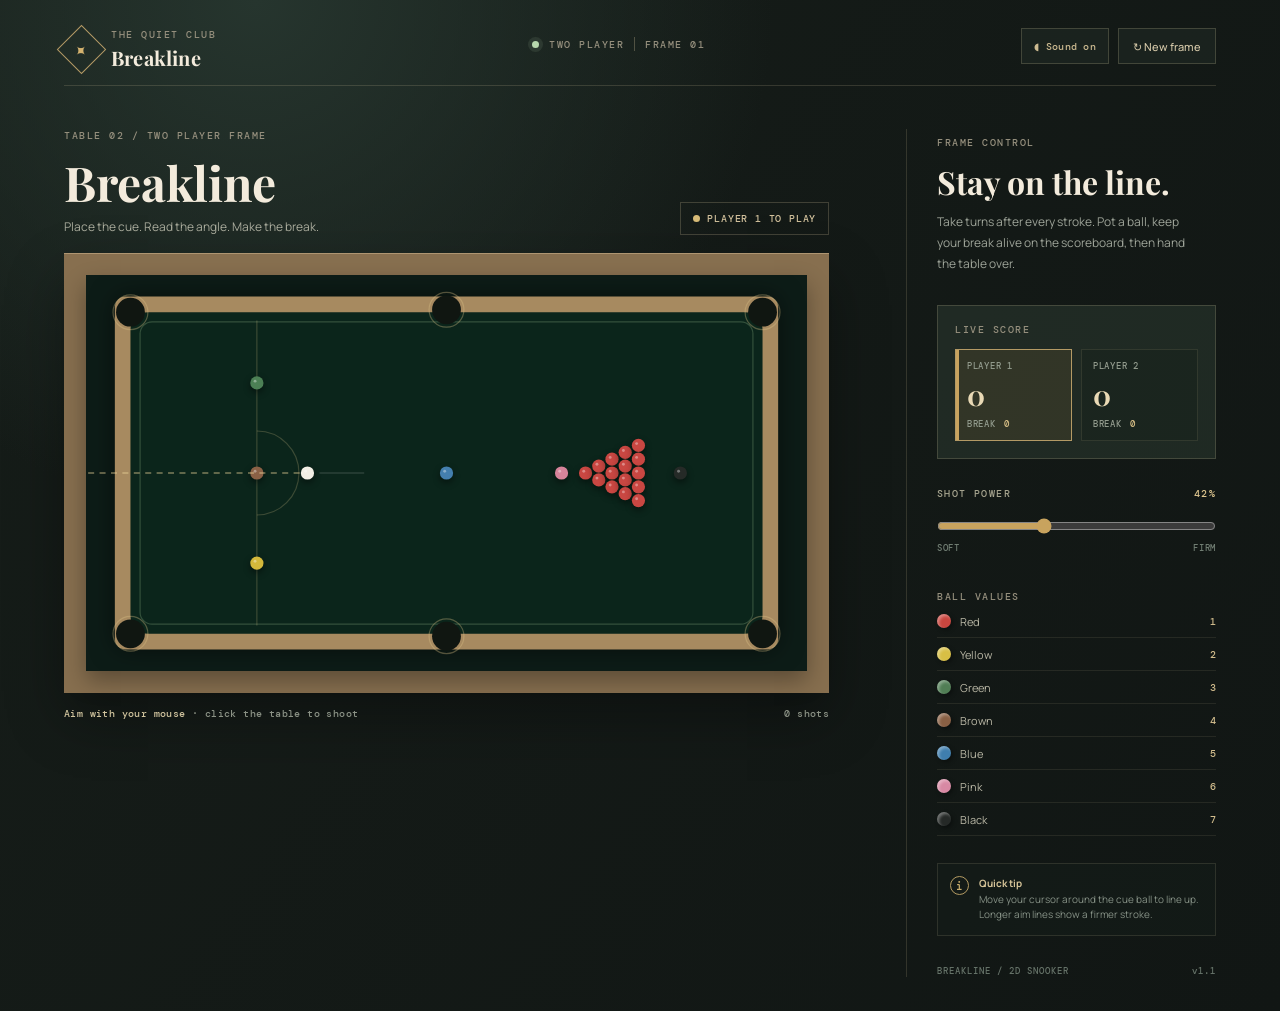
==== commit 82edc2a2: "Add two-player turns and snooker sound effects" ====
--- a/index.html
+++ b/index.html
@@ -4,7 +4,7 @@
   <meta charset="UTF-8" />
   <meta name="viewport" content="width=device-width, initial-scale=1.0" />
   <title>Breakline — 2D Snooker</title>
-  <meta name="description" content="A polished top-down 2D snooker table game." />
+  <meta name="description" content="A polished top-down 2D snooker practice game." />
   <link rel="preconnect" href="https://fonts.googleapis.com">
   <link rel="preconnect" href="https://fonts.gstatic.com" crossorigin>
   <link href="https://fonts.googleapis.com/css2?family=DM+Mono:wght@400;500&family=Manrope:wght@400;600;700;800&family=Playfair+Display:wght@600;700&display=swap" rel="stylesheet">
@@ -14,25 +14,25 @@
   <main class="app-shell">
     <header class="topbar">
       <a class="brand" href="./"><span class="brand-mark">✦</span><span><small>THE QUIET CLUB</small><strong>Breakline</strong></span></a>
-      <div class="match-meta"><span class="live-dot"></span> SOLO PRACTICE <i></i> FRAME 01</div>
-      <button class="reset-btn" id="newFrame">↻ New frame</button>
+      <div class="match-meta"><span class="live-dot"></span> TWO PLAYER <i></i> FRAME 01</div>
+      <div class="top-actions"><button class="sound-btn" id="soundToggle" aria-pressed="false">◖ Sound on</button><button class="reset-btn" id="newFrame">↻ New frame</button></div>
     </header>
 
     <section class="game-layout">
       <div class="table-column">
-        <div class="section-kicker">TABLE 02 / PRACTICE ROOM</div>
-        <div class="table-heading"><div><h1>Breakline</h1><p>Place the cue. Read the angle. Make the break.</p></div><div class="turn-badge"><span class="cue-dot"></span>Your turn</div></div>
+        <div class="section-kicker">TABLE 02 / TWO PLAYER FRAME</div>
+        <div class="table-heading"><div><h1>Breakline</h1><p>Place the cue. Read the angle. Make the break.</p></div><div class="turn-badge"><span class="cue-dot"></span><span id="turnLabel">Player 1</span> to play</div></div>
         <div class="table-frame"><canvas id="table" aria-label="Interactive 2D snooker table"></canvas></div>
         <div class="table-footer"><span><b id="statusText">Aim with your mouse</b> · click the table to shoot</span><span id="shotCount">0 shots</span></div>
       </div>
 
       <aside class="control-panel">
-        <div class="panel-head"><span class="section-kicker">FRAME CONTROL</span><h2>Stay on the line.</h2><p>Guide the cue ball with a clean stroke. Pot reds for one point, then clear the colors in order.</p></div>
-        <div class="score-card"><div><span class="section-kicker">CURRENT SCORE</span><strong id="score">0</strong></div><div class="high-break"><span>BEST BREAK</span><b id="bestBreak">0</b></div></div>
+        <div class="panel-head"><span class="section-kicker">FRAME CONTROL</span><h2>Stay on the line.</h2><p>Take turns after every stroke. Pot a ball, keep your break alive on the scoreboard, then hand the table over.</p></div>
+        <div class="score-card"><div class="section-kicker">LIVE SCORE</div><div class="player-score-grid"><div class="player-score active" id="playerCard0"><span>PLAYER 1</span><strong id="score0">0</strong><small>BREAK <b id="break0">0</b></small></div><div class="player-score" id="playerCard1"><span>PLAYER 2</span><strong id="score1">0</strong><small>BREAK <b id="break1">0</b></small></div></div></div>
         <div class="power-control"><div class="control-label"><span>SHOT POWER</span><b id="powerValue">42%</b></div><input id="power" type="range" min="12" max="92" value="42" /><div class="power-scale"><span>SOFT</span><span>FIRM</span></div></div>
         <div class="legend"><span class="section-kicker">BALL VALUES</span><div class="legend-row"><span class="ball-swatch red"></span><span>Red</span><b>1</b></div><div class="legend-row"><span class="ball-swatch yellow"></span><span>Yellow</span><b>2</b></div><div class="legend-row"><span class="ball-swatch green"></span><span>Green</span><b>3</b></div><div class="legend-row"><span class="ball-swatch brown"></span><span>Brown</span><b>4</b></div><div class="legend-row"><span class="ball-swatch blue"></span><span>Blue</span><b>5</b></div><div class="legend-row"><span class="ball-swatch pink"></span><span>Pink</span><b>6</b></div><div class="legend-row"><span class="ball-swatch black"></span><span>Black</span><b>7</b></div></div>
         <div class="tip"><span>i</span><p><strong>Quick tip</strong><br>Move your cursor around the cue ball to line up. Longer aim lines show a firmer stroke.</p></div>
-        <footer class="panel-footer"><span>BREAKLINE / 2D SNOOKER</span><span>v1.0</span></footer>
+        <footer class="panel-footer"><span>BREAKLINE / 2D SNOOKER</span><span>v1.1</span></footer>
       </aside>
     </section>
   </main>
--- a/style.css
+++ b/style.css
@@ -1 +1,4 @@
 :root{font-family:Manrope, sans-serif;color:#f3ebdc;background:#171d1a;font-synthesis:none}*{box-sizing:border-box}body{margin:0;min-width:320px;background:radial-gradient(circle at 20% 0%,#26352e 0,transparent 36%),linear-gradient(125deg,#161d19,#111614);color:#f3ebdc}.app-shell{min-height:100vh;padding:28px clamp(18px,5vw,76px) 34px;position:relative;overflow:hidden}.app-shell:before{content:"";position:absolute;inset:0;pointer-events:none;opacity:.12;background-image:radial-gradient(rgba(255,255,255,.28) .6px,transparent .6px);background-size:4px 4px}.topbar,.game-layout{max-width:1420px;margin:auto;position:relative;z-index:1}.topbar{height:58px;border-bottom:1px solid rgba(211,194,156,.18);display:flex;align-items:flex-start;justify-content:space-between}.brand{display:flex;align-items:center;gap:12px;color:inherit;text-decoration:none}.brand-mark{width:35px;height:35px;border:1px solid #b49a65;color:#d4b26f;display:grid;place-items:center;transform:rotate(45deg);font-size:16px}.brand span:last-child{display:flex;flex-direction:column;gap:3px}.brand small,.section-kicker,.match-meta,.power-scale,.legend-row b,.panel-footer,.table-footer{font:500 10px 'DM Mono',monospace;letter-spacing:.15em;color:#958f7d}.brand strong{font:700 20px 'Playfair Display',serif;letter-spacing:.01em}.match-meta{display:flex;align-items:center;gap:10px;margin-top:9px}.match-meta i{width:1px;height:14px;background:rgba(211,194,156,.3)}.live-dot{width:7px;height:7px;border-radius:50%;background:#b8d8ae;box-shadow:0 0 0 4px rgba(184,216,174,.1)}.reset-btn{border:1px solid rgba(211,194,156,.22);background:rgba(29,39,34,.7);color:#d7caaa;height:36px;padding:0 14px;cursor:pointer;font:500 11px Manrope,sans-serif;transition:.2s}.reset-btn:hover{border-color:#b49a65;background:#293b32}.game-layout{display:grid;grid-template-columns:minmax(0,1fr) 310px;gap:clamp(34px,6vw,96px);padding-top:43px}.table-column{min-width:0}.table-heading{display:flex;align-items:flex-end;justify-content:space-between;margin:8px 0 18px}.table-heading h1{font:700 clamp(32px,4vw,48px) 'Playfair Display',serif;margin:0 0 4px}.table-heading p{margin:0;color:#a8aa9b;font-size:12px}.turn-badge{border:1px solid rgba(211,194,156,.23);padding:9px 12px;font:500 10px 'DM Mono',monospace;letter-spacing:.08em;color:#d2c19c;text-transform:uppercase}.cue-dot{display:inline-block;width:7px;height:7px;border-radius:50%;background:#d7bb77;margin-right:7px}.table-frame{padding:clamp(13px,2vw,22px);background:#876f4f;box-shadow:0 25px 55px rgba(0,0,0,.32),inset 0 1px rgba(255,231,185,.32)}canvas{display:block;width:100%;height:auto;aspect-ratio:1.82;background:#0c1c17;box-shadow:0 10px 22px rgba(0,0,0,.32);cursor:crosshair}.table-footer{display:flex;justify-content:space-between;letter-spacing:.04em;margin-top:14px;color:#8b9285}.table-footer b{color:#d1c49e;font-weight:500}.control-panel{border-left:1px solid rgba(211,194,156,.17);padding-left:30px;min-height:560px;display:flex;flex-direction:column}.panel-head h2{font:700 32px 'Playfair Display',serif;margin:9px 0 8px}.panel-head p{color:#9da398;font-size:12px;line-height:1.75;max-width:250px;margin:0}.score-card{display:flex;justify-content:space-between;align-items:flex-end;margin-top:31px;padding:17px;border:1px solid rgba(211,194,156,.2);background:rgba(49,65,54,.43)}.score-card strong{display:block;font:700 47px 'Playfair Display',serif;color:#e9d9b5;margin-top:3px}.high-break{padding-left:24px;border-left:1px solid rgba(211,194,156,.18);text-align:right}.high-break span{display:block;font:500 9px 'DM Mono',monospace;color:#939c8f;letter-spacing:.12em}.high-break b{font:500 20px 'DM Mono',monospace;color:#d2bd8e;display:block;margin-top:8px}.power-control{margin-top:28px}.control-label{display:flex;justify-content:space-between;font:500 10px 'DM Mono',monospace;letter-spacing:.14em;color:#a6a48f}.control-label b{color:#ddc58e}.power-control input{width:100%;accent-color:#c8a35e;margin:18px 0 8px}.power-scale{display:flex;justify-content:space-between;font-size:9px;color:#717e73;letter-spacing:.08em}.legend{margin-top:29px}.legend-row{display:flex;align-items:center;height:33px;border-bottom:1px solid rgba(211,194,156,.1);font-size:11px;color:#b9b7a5}.legend-row b{margin-left:auto;color:#d3be8e;letter-spacing:0}.ball-swatch{width:14px;height:14px;border-radius:50%;margin-right:9px;box-shadow:inset 2px 2px 3px rgba(255,255,255,.35),2px 2px 4px rgba(0,0,0,.35)}.red{background:#c9463f}.yellow{background:#d8bf45}.green{background:#517e55}.brown{background:#896044}.blue{background:#3f7eae}.pink{background:#d889a4}.black{background:#252927}.tip{display:flex;gap:10px;margin-top:27px;border:1px solid rgba(211,194,156,.14);padding:12px;background:rgba(21,30,26,.45)}.tip>span{width:19px;height:19px;border:1px solid #b39a62;border-radius:50%;display:grid;place-items:center;color:#cdb16f;font:500 11px 'DM Mono',monospace;flex:none}.tip p{margin:0;color:#869186;font-size:10px;line-height:1.55}.tip strong{color:#d5c398}.panel-footer{margin-top:auto;padding-top:29px;display:flex;justify-content:space-between;color:#667369;font-size:9px;letter-spacing:.11em}@media(max-width:900px){.game-layout{grid-template-columns:1fr;gap:34px}.table-column{max-width:820px;margin:auto;width:100%}.control-panel{border-left:0;border-top:1px solid rgba(211,194,156,.17);padding:30px 0 0;min-height:0;max-width:820px;margin:auto;width:100%}.panel-head p{max-width:520px}.panel-footer{margin-top:28px}}@media(max-width:580px){.app-shell{padding:20px 13px 28px}.topbar{height:71px}.match-meta{display:none}.brand strong{font-size:18px}.table-heading{align-items:flex-start;gap:14px}.table-heading h1{font-size:35px}.turn-badge{white-space:nowrap;padding:8px;font-size:9px}.table-frame{padding:9px}.table-footer{font-size:9px}.score-card{margin-top:24px}}
+
+.top-actions{display:flex;gap:9px}.sound-btn{border:1px solid rgba(211,194,156,.22);background:rgba(29,39,34,.7);color:#cdbb91;height:36px;padding:0 12px;cursor:pointer;font:500 10px 'DM Mono',monospace;letter-spacing:.03em;transition:.2s}.sound-btn:hover,.sound-btn[aria-pressed="true"]{border-color:#b49a65;background:#293b32;color:#e7d19c}.score-card{display:block}.score-card>.section-kicker{display:block;margin-bottom:13px}.player-score-grid{display:grid;grid-template-columns:1fr 1fr;gap:9px}.player-score{padding:10px 11px;border:1px solid rgba(211,194,156,.12);background:rgba(16,25,21,.28);transition:.25s}.player-score.active{border-color:#b49a65;background:rgba(116,92,51,.22);box-shadow:inset 3px 0 #c8a35e}.player-score span,.player-score small{display:block;font:500 9px 'DM Mono',monospace;letter-spacing:.08em;color:#929b8d}.player-score strong{display:block;font:700 28px 'Playfair Display',serif;color:#e9d9b5;margin:4px 0 5px}.player-score small b{color:#d5bd85;font-weight:500;margin-left:3px}.table-heading .turn-badge{transition:.2s}
+@media(max-width:580px){.top-actions{gap:5px}.sound-btn{padding:0 8px;font-size:9px}.player-score strong{font-size:24px}}
